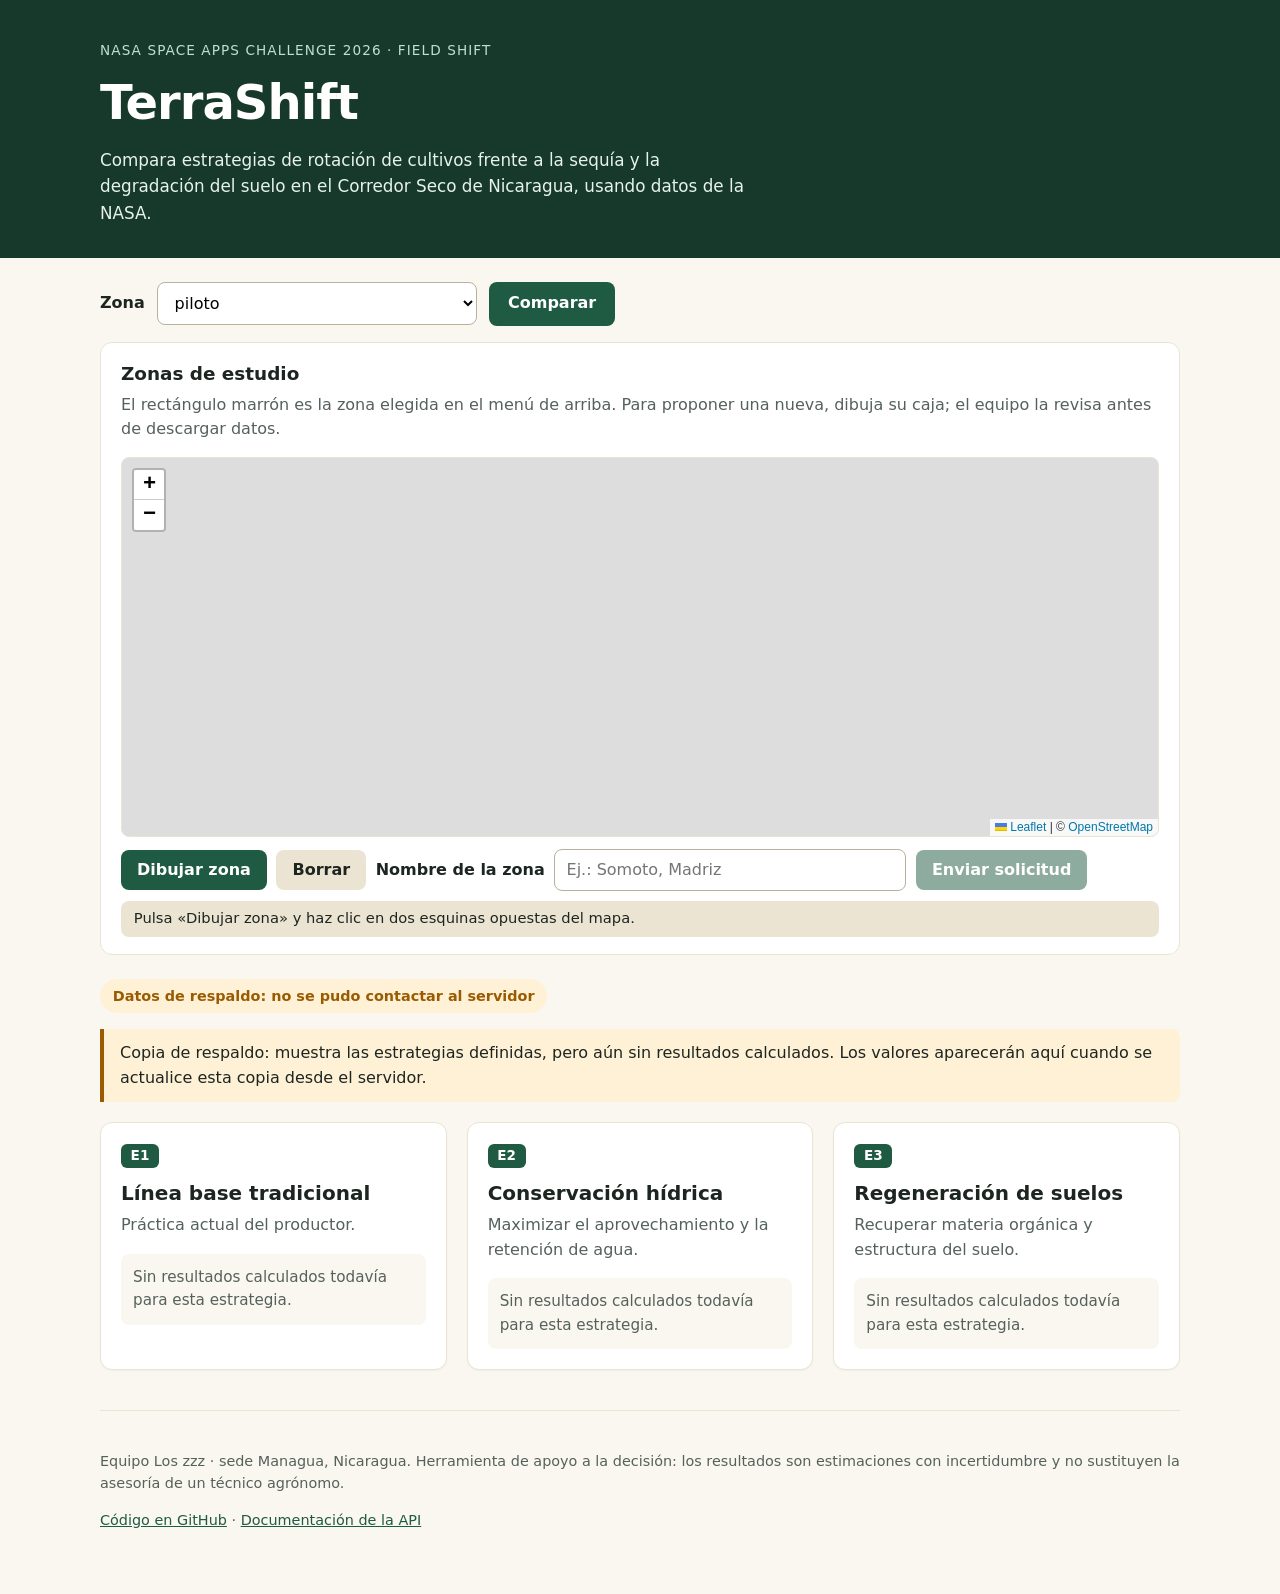
==== frontend/index.html @ 987a417a "Agrega la lectura en lenguaje sencillo de los datos observados de la zona" ====
<!DOCTYPE html>
<html lang="es">
<head>
  <meta charset="utf-8">
  <meta name="viewport" content="width=device-width, initial-scale=1">
  <title>TerraShift · Estrategias de rotación para el Corredor Seco</title>
  <meta name="description" content="Comparación de estrategias de rotación de cultivos frente a la sequía en el Corredor Seco de Nicaragua, con datos de la NASA.">
  <link rel="stylesheet" href="./vendor/leaflet/leaflet.css">
  <link rel="stylesheet" href="./styles.css?v=20261115b">
</head>
<body>
  <header class="hero">
    <div class="wrap">
      <p class="eyebrow">NASA Space Apps Challenge 2026 · Field Shift</p>
      <h1>TerraShift</h1>
      <p class="lead">Compara estrategias de rotación de cultivos frente a la sequía y la degradación del suelo en el Corredor Seco de Nicaragua, usando datos de la NASA.</p>
    </div>
  </header>

  <main class="wrap">
    <form id="zone-form" class="controls">
      <label for="zone">Zona</label>
      <select id="zone" name="zone"></select>
      <button type="submit">Comparar</button>
    </form>

    <section id="zone-picker" class="panel" aria-labelledby="zone-title" hidden>
      <h2 id="zone-title">Zonas de estudio</h2>
      <p class="panel__lead">El rectángulo marrón es la zona elegida en el menú de arriba. Para proponer una nueva, dibuja su caja; el equipo la revisa antes de descargar datos.</p>
      <div id="zone-map" class="zone-map" role="application" aria-label="Mapa de Nicaragua para elegir una zona"></div>
      <div class="zone-form">
        <button type="button" id="zone-draw" aria-pressed="false">Dibujar zona</button>
        <button type="button" id="zone-clear" class="button--ghost">Borrar</button>
        <label for="zone-name">Nombre de la zona</label>
        <input id="zone-name" type="text" maxlength="60" autocomplete="off" placeholder="Ej.: Somoto, Madriz">
        <button type="button" id="zone-send" disabled>Enviar solicitud</button>
      </div>
      <p id="zone-msg" class="zone-msg zone-msg--info" role="status" aria-live="polite"></p>
    </section>

    <p id="status" class="status status--loading" role="status" aria-live="polite">Conectando con el servidor…</p>
    <p id="note" class="note" hidden></p>

    <section id="nasa-panel" class="panel" aria-labelledby="nasa-title" hidden>
      <h2 id="nasa-title">Datos de la NASA en este servidor</h2>
      <p class="panel__lead">Se actualizan solos cada día. Aquí se ve hasta qué fecha llega cada fuente y lo observado en la zona.</p>
      <div class="table-wrap">
        <table id="nasa-sources" class="indicators"></table>
      </div>
      <div id="nasa-charts" class="charts"></div>
      <div id="nasa-reading" class="reading" hidden>
        <h3>Lectura de los datos</h3>
        <ul id="nasa-reading-list"></ul>
        <p class="reading__note">Lectura automática con reglas fijas sobre los valores observados de esta zona. Describe lo que pasó; no es un pronóstico ni sustituye la opinión de un técnico agrónomo.</p>
      </div>
    </section>

    <section id="results" class="grid" aria-label="Estrategias de rotación"></section>
  </main>

  <footer class="wrap footer">
    <p>Equipo Los zzz · sede Managua, Nicaragua. Herramienta de apoyo a la decisión: los resultados son estimaciones con incertidumbre y no sustituyen la asesoría de un técnico agrónomo.</p>
    <p>
      <a id="repo-link" href="#">Código en GitHub</a> ·
      <a id="docs-link" href="#">Documentación de la API</a>
    </p>
  </footer>

  <script src="./config.js?v=20261115b"></script>
  <script src="./api.js?v=20261115b"></script>
  <script src="./charts.js?v=20261115b"></script>
  <script src="./vendor/leaflet/leaflet.js"></script>
  <script src="./zonelogic.js?v=20261115b"></script>
  <script src="./zonepicker.js?v=20261115b"></script>
  <script src="./app.js?v=20261115b"></script>
</body>
</html>
---- frontend/vendor/leaflet/leaflet.css ----
/* required styles */

.leaflet-pane,
.leaflet-tile,
.leaflet-marker-icon,
.leaflet-marker-shadow,
.leaflet-tile-container,
.leaflet-pane > svg,
.leaflet-pane > canvas,
.leaflet-zoom-box,
.leaflet-image-layer,
.leaflet-layer {
	position: absolute;
	left: 0;
	top: 0;
	}
.leaflet-container {
	overflow: hidden;
	}
.leaflet-tile,
.leaflet-marker-icon,
.leaflet-marker-shadow {
	-webkit-user-select: none;
	   -moz-user-select: none;
	        user-select: none;
	  -webkit-user-drag: none;
	}
/* Prevents IE11 from highlighting tiles in blue */
.leaflet-tile::selection {
	background: transparent;
}
/* Safari renders non-retina tile on retina better with this, but Chrome is worse */
.leaflet-safari .leaflet-tile {
	image-rendering: -webkit-optimize-contrast;
	}
/* hack that prevents hw layers "stretching" when loading new tiles */
.leaflet-safari .leaflet-tile-container {
	width: 1600px;
	height: 1600px;
	-webkit-transform-origin: 0 0;
	}
.leaflet-marker-icon,
.leaflet-marker-shadow {
	display: block;
	}
/* .leaflet-container svg: reset svg max-width decleration shipped in Joomla! (joomla.org) 3.x */
/* .leaflet-container img: map is broken in FF if you have max-width: 100% on tiles */
.leaflet-container .leaflet-overlay-pane svg {
	max-width: none !important;
	max-height: none !important;
	}
.leaflet-container .leaflet-marker-pane img,
.leaflet-container .leaflet-shadow-pane img,
.leaflet-container .leaflet-tile-pane img,
.leaflet-container img.leaflet-image-layer,
.leaflet-container .leaflet-tile {
	max-width: none !important;
	max-height: none !important;
	width: auto;
	padding: 0;
	}

.leaflet-container img.leaflet-tile {
	/* See: https://bugs.chromium.org/p/chromium/issues/detail?id=600120 */
	mix-blend-mode: plus-lighter;
}

.leaflet-container.leaflet-touch-zoom {
	-ms-touch-action: pan-x pan-y;
	touch-action: pan-x pan-y;
	}
.leaflet-container.leaflet-touch-drag {
	-ms-touch-action: pinch-zoom;
	/* Fallback for FF which doesn't support pinch-zoom */
	touch-action: none;
	touch-action: pinch-zoom;
}
.leaflet-container.leaflet-touch-drag.leaflet-touch-zoom {
	-ms-touch-action: none;
	touch-action: none;
}
.leaflet-container {
	-webkit-tap-highlight-color: transparent;
}
.leaflet-container a {
	-webkit-tap-highlight-color: rgba(51, 181, 229, 0.4);
}
.leaflet-tile {
	filter: inherit;
	visibility: hidden;
	}
.leaflet-tile-loaded {
	visibility: inherit;
	}
.leaflet-zoom-box {
	width: 0;
	height: 0;
	-moz-box-sizing: border-box;
	     box-sizing: border-box;
	z-index: 800;
	}
/* workaround for https://bugzilla.mozilla.org/show_bug.cgi?id=888319 */
.leaflet-overlay-pane svg {
	-moz-user-select: none;
	}

.leaflet-pane         { z-index: 400; }

.leaflet-tile-pane    { z-index: 200; }
.leaflet-overlay-pane { z-index: 400; }
.leaflet-shadow-pane  { z-index: 500; }
.leaflet-marker-pane  { z-index: 600; }
.leaflet-tooltip-pane   { z-index: 650; }
.leaflet-popup-pane   { z-index: 700; }

.leaflet-map-pane canvas { z-index: 100; }
.leaflet-map-pane svg    { z-index: 200; }

.leaflet-vml-shape {
	width: 1px;
	height: 1px;
	}
.lvml {
	behavior: url(#default#VML);
	display: inline-block;
	position: absolute;
	}


/* control positioning */

.leaflet-control {
	position: relative;
	z-index: 800;
	pointer-events: visiblePainted; /* IE 9-10 doesn't have auto */
	pointer-events: auto;
	}
.leaflet-top,
.leaflet-bottom {
	position: absolute;
	z-index: 1000;
	pointer-events: none;
	}
.leaflet-top {
	top: 0;
	}
.leaflet-right {
	right: 0;
	}
.leaflet-bottom {
	bottom: 0;
	}
.leaflet-left {
	left: 0;
	}
.leaflet-control {
	float: left;
	clear: both;
	}
.leaflet-right .leaflet-control {
	float: right;
	}
.leaflet-top .leaflet-control {
	margin-top: 10px;
	}
.leaflet-bottom .leaflet-control {
	margin-bottom: 10px;
	}
.leaflet-left .leaflet-control {
	margin-left: 10px;
	}
.leaflet-right .leaflet-control {
	margin-right: 10px;
	}


/* zoom and fade animations */

.leaflet-fade-anim .leaflet-popup {
	opacity: 0;
	-webkit-transition: opacity 0.2s linear;
	   -moz-transition: opacity 0.2s linear;
	        transition: opacity 0.2s linear;
	}
.leaflet-fade-anim .leaflet-map-pane .leaflet-popup {
	opacity: 1;
	}
.leaflet-zoom-animated {
	-webkit-transform-origin: 0 0;
	    -ms-transform-origin: 0 0;
	        transform-origin: 0 0;
	}
svg.leaflet-zoom-animated {
	will-change: transform;
}

.leaflet-zoom-anim .leaflet-zoom-animated {
	-webkit-transition: -webkit-transform 0.25s cubic-bezier(0,0,0.25,1);
	   -moz-transition:    -moz-transform 0.25s cubic-bezier(0,0,0.25,1);
	        transition:         transform 0.25s cubic-bezier(0,0,0.25,1);
	}
.leaflet-zoom-anim .leaflet-tile,
.leaflet-pan-anim .leaflet-tile {
	-webkit-transition: none;
	   -moz-transition: none;
	        transition: none;
	}

.leaflet-zoom-anim .leaflet-zoom-hide {
	visibility: hidden;
	}


/* cursors */

.leaflet-interactive {
	cursor: pointer;
	}
.leaflet-grab {
	cursor: -webkit-grab;
	cursor:    -moz-grab;
	cursor:         grab;
	}
.leaflet-crosshair,
.leaflet-crosshair .leaflet-interactive {
	cursor: crosshair;
	}
.leaflet-popup-pane,
.leaflet-control {
	cursor: auto;
	}
.leaflet-dragging .leaflet-grab,
.leaflet-dragging .leaflet-grab .leaflet-interactive,
.leaflet-dragging .leaflet-marker-draggable {
	cursor: move;
	cursor: -webkit-grabbing;
	cursor:    -moz-grabbing;
	cursor:         grabbing;
	}

/* marker & overlays interactivity */
.leaflet-marker-icon,
.leaflet-marker-shadow,
.leaflet-image-layer,
.leaflet-pane > svg path,
.leaflet-tile-container {
	pointer-events: none;
	}

.leaflet-marker-icon.leaflet-interactive,
.leaflet-image-layer.leaflet-interactive,
.leaflet-pane > svg path.leaflet-interactive,
svg.leaflet-image-layer.leaflet-interactive path {
	pointer-events: visiblePainted; /* IE 9-10 doesn't have auto */
	pointer-events: auto;
	}

/* visual tweaks */

.leaflet-container {
	background: #ddd;
	outline-offset: 1px;
	}
.leaflet-container a {
	color: #0078A8;
	}
.leaflet-zoom-box {
	border: 2px dotted #38f;
	background: rgba(255,255,255,0.5);
	}


/* general typography */
.leaflet-container {
	font-family: "Helvetica Neue", Arial, Helvetica, sans-serif;
	font-size: 12px;
	font-size: 0.75rem;
	line-height: 1.5;
	}


/* general toolbar styles */

.leaflet-bar {
	box-shadow: 0 1px 5px rgba(0,0,0,0.65);
	border-radius: 4px;
	}
.leaflet-bar a {
	background-color: #fff;
	border-bottom: 1px solid #ccc;
	width: 26px;
	height: 26px;
	line-height: 26px;
	display: block;
	text-align: center;
	text-decoration: none;
	color: black;
	}
.leaflet-bar a,
.leaflet-control-layers-toggle {
	background-position: 50% 50%;
	background-repeat: no-repeat;
	display: block;
	}
.leaflet-bar a:hover,
.leaflet-bar a:focus {
	background-color: #f4f4f4;
	}
.leaflet-bar a:first-child {
	border-top-left-radius: 4px;
	border-top-right-radius: 4px;
	}
.leaflet-bar a:last-child {
	border-bottom-left-radius: 4px;
	border-bottom-right-radius: 4px;
	border-bottom: none;
	}
.leaflet-bar a.leaflet-disabled {
	cursor: default;
	background-color: #f4f4f4;
	color: #bbb;
	}

.leaflet-touch .leaflet-bar a {
	width: 30px;
	height: 30px;
	line-height: 30px;
	}
.leaflet-touch .leaflet-bar a:first-child {
	border-top-left-radius: 2px;
	border-top-right-radius: 2px;
	}
.leaflet-touch .leaflet-bar a:last-child {
	border-bottom-left-radius: 2px;
	border-bottom-right-radius: 2px;
	}

/* zoom control */

.leaflet-control-zoom-in,
.leaflet-control-zoom-out {
	font: bold 18px 'Lucida Console', Monaco, monospace;
	text-indent: 1px;
	}

.leaflet-touch .leaflet-control-zoom-in, .leaflet-touch .leaflet-control-zoom-out  {
	font-size: 22px;
	}


/* layers control */

.leaflet-control-layers {
	box-shadow: 0 1px 5px rgba(0,0,0,0.4);
	background: #fff;
	border-radius: 5px;
	}
.leaflet-control-layers-toggle {
	background-image: url(images/layers.png);
	width: 36px;
	height: 36px;
	}
.leaflet-retina .leaflet-control-layers-toggle {
	background-image: url(images/layers-2x.png);
	background-size: 26px 26px;
	}
.leaflet-touch .leaflet-control-layers-toggle {
	width: 44px;
	height: 44px;
	}
.leaflet-control-layers .leaflet-control-layers-list,
.leaflet-control-layers-expanded .leaflet-control-layers-toggle {
	display: none;
	}
.leaflet-control-layers-expanded .leaflet-control-layers-list {
	display: block;
	position: relative;
	}
.leaflet-control-layers-expanded {
	padding: 6px 10px 6px 6px;
	color: #333;
	background: #fff;
	}
.leaflet-control-layers-scrollbar {
	overflow-y: scroll;
	overflow-x: hidden;
	padding-right: 5px;
	}
.leaflet-control-layers-selector {
	margin-top: 2px;
	position: relative;
	top: 1px;
	}
.leaflet-control-layers label {
	display: block;
	font-size: 13px;
	font-size: 1.08333em;
	}
.leaflet-control-layers-separator {
	height: 0;
	border-top: 1px solid #ddd;
	margin: 5px -10px 5px -6px;
	}

/* Default icon URLs */
.leaflet-default-icon-path { /* used only in path-guessing heuristic, see L.Icon.Default */
	background-image: url(images/marker-icon.png);
	}


/* attribution and scale controls */

.leaflet-container .leaflet-control-attribution {
	background: #fff;
	background: rgba(255, 255, 255, 0.8);
	margin: 0;
	}
.leaflet-control-attribution,
.leaflet-control-scale-line {
	padding: 0 5px;
	color: #333;
	line-height: 1.4;
	}
.leaflet-control-attribution a {
	text-decoration: none;
	}
.leaflet-control-attribution a:hover,
.leaflet-control-attribution a:focus {
	text-decoration: underline;
	}
.leaflet-attribution-flag {
	display: inline !important;
	vertical-align: baseline !important;
	width: 1em;
	height: 0.6669em;
	}
.leaflet-left .leaflet-control-scale {
	margin-left: 5px;
	}
.leaflet-bottom .leaflet-control-scale {
	margin-bottom: 5px;
	}
.leaflet-control-scale-line {
	border: 2px solid #777;
	border-top: none;
	line-height: 1.1;
	padding: 2px 5px 1px;
	white-space: nowrap;
	-moz-box-sizing: border-box;
	     box-sizing: border-box;
	background: rgba(255, 255, 255, 0.8);
	text-shadow: 1px 1px #fff;
	}
.leaflet-control-scale-line:not(:first-child) {
	border-top: 2px solid #777;
	border-bottom: none;
	margin-top: -2px;
	}
.leaflet-control-scale-line:not(:first-child):not(:last-child) {
	border-bottom: 2px solid #777;
	}

.leaflet-touch .leaflet-control-attribution,
.leaflet-touch .leaflet-control-layers,
.leaflet-touch .leaflet-bar {
	box-shadow: none;
	}
.leaflet-touch .leaflet-control-layers,
.leaflet-touch .leaflet-bar {
	border: 2px solid rgba(0,0,0,0.2);
	background-clip: padding-box;
	}


/* popup */

.leaflet-popup {
	position: absolute;
	text-align: center;
	margin-bottom: 20px;
	}
.leaflet-popup-content-wrapper {
	padding: 1px;
	text-align: left;
	border-radius: 12px;
	}
.leaflet-popup-content {
	margin: 13px 24px 13px 20px;
	line-height: 1.3;
	font-size: 13px;
	font-size: 1.08333em;
	min-height: 1px;
	}
.leaflet-popup-content p {
	margin: 17px 0;
	margin: 1.3em 0;
	}
.leaflet-popup-tip-container {
	width: 40px;
	height: 20px;
	position: absolute;
	left: 50%;
	margin-top: -1px;
	margin-left: -20px;
	overflow: hidden;
	pointer-events: none;
	}
.leaflet-popup-tip {
	width: 17px;
	height: 17px;
	padding: 1px;

	margin: -10px auto 0;
	pointer-events: auto;

	-webkit-transform: rotate(45deg);
	   -moz-transform: rotate(45deg);
	    -ms-transform: rotate(45deg);
	        transform: rotate(45deg);
	}
.leaflet-popup-content-wrapper,
.leaflet-popup-tip {
	background: white;
	color: #333;
	box-shadow: 0 3px 14px rgba(0,0,0,0.4);
	}
.leaflet-container a.leaflet-popup-close-button {
	position: absolute;
	top: 0;
	right: 0;
	border: none;
	text-align: center;
	width: 24px;
	height: 24px;
	font: 16px/24px Tahoma, Verdana, sans-serif;
	color: #757575;
	text-decoration: none;
	background: transparent;
	}
.leaflet-container a.leaflet-popup-close-button:hover,
.leaflet-container a.leaflet-popup-close-button:focus {
	color: #585858;
	}
.leaflet-popup-scrolled {
	overflow: auto;
	}

.leaflet-oldie .leaflet-popup-content-wrapper {
	-ms-zoom: 1;
	}
.leaflet-oldie .leaflet-popup-tip {
	width: 24px;
	margin: 0 auto;

	-ms-filter: "progid:DXImageTransform.Microsoft.Matrix(M11=0.70710678, M12=0.70710678, M21=-0.70710678, M22=0.70710678)";
	filter: progid:DXImageTransform.Microsoft.Matrix(M11=0.70710678, M12=0.70710678, M21=-0.70710678, M22=0.70710678);
	}

.leaflet-oldie .leaflet-control-zoom,
.leaflet-oldie .leaflet-control-layers,
.leaflet-oldie .leaflet-popup-content-wrapper,
.leaflet-oldie .leaflet-popup-tip {
	border: 1px solid #999;
	}


/* div icon */

.leaflet-div-icon {
	background: #fff;
	border: 1px solid #666;
	}


/* Tooltip */
/* Base styles for the element that has a tooltip */
.leaflet-tooltip {
	position: absolute;
	padding: 6px;
	background-color: #fff;
	border: 1px solid #fff;
	border-radius: 3px;
	color: #222;
	white-space: nowrap;
	-webkit-user-select: none;
	-moz-user-select: none;
	-ms-user-select: none;
	user-select: none;
	pointer-events: none;
	box-shadow: 0 1px 3px rgba(0,0,0,0.4);
	}
.leaflet-tooltip.leaflet-interactive {
	cursor: pointer;
	pointer-events: auto;
	}
.leaflet-tooltip-top:before,
.leaflet-tooltip-bottom:before,
.leaflet-tooltip-left:before,
.leaflet-tooltip-right:before {
	position: absolute;
	pointer-events: none;
	border: 6px solid transparent;
	background: transparent;
	content: "";
	}

/* Directions */

.leaflet-tooltip-bottom {
	margin-top: 6px;
}
.leaflet-tooltip-top {
	margin-top: -6px;
}
.leaflet-tooltip-bottom:before,
.leaflet-tooltip-top:before {
	left: 50%;
	margin-left: -6px;
	}
.leaflet-tooltip-top:before {
	bottom: 0;
	margin-bottom: -12px;
	border-top-color: #fff;
	}
.leaflet-tooltip-bottom:before {
	top: 0;
	margin-top: -12px;
	margin-left: -6px;
	border-bottom-color: #fff;
	}
.leaflet-tooltip-left {
	margin-left: -6px;
}
.leaflet-tooltip-right {
	margin-left: 6px;
}
.leaflet-tooltip-left:before,
.leaflet-tooltip-right:before {
	top: 50%;
	margin-top: -6px;
	}
.leaflet-tooltip-left:before {
	right: 0;
	margin-right: -12px;
	border-left-color: #fff;
	}
.leaflet-tooltip-right:before {
	left: 0;
	margin-left: -12px;
	border-right-color: #fff;
	}

/* Printing */

@media print {
	/* Prevent printers from removing background-images of controls. */
	.leaflet-control {
		-webkit-print-color-adjust: exact;
		print-color-adjust: exact;
		}
	}
---- frontend/styles.css ----
:root {
  --green-900: #17392b;
  --green-700: #1f5a43;
  --sand-50: #faf7f0;
  --sand-200: #ece4d2;
  --ink: #1d2521;
  --muted: #55615b;
  --amber: #9a5b00;
  --amber-bg: #fff1d6;
  --live-bg: #dcf1e5;
  --error: #8f1d1d;
  --error-bg: #fbe3e3;
  --radius: 12px;
}

* { box-sizing: border-box; }

body {
  margin: 0;
  font-family: system-ui, -apple-system, "Segoe UI", Roboto, sans-serif;
  color: var(--ink);
  background: var(--sand-50);
  line-height: 1.55;
}

.wrap { width: min(1080px, 100% - 2rem); margin-inline: auto; }

.hero { background: var(--green-900); color: #fff; padding: 2.5rem 0 2rem; }
.hero h1 { margin: 0.25rem 0 0.5rem; font-size: clamp(2rem, 5vw, 3rem); letter-spacing: -0.02em; }
.eyebrow { margin: 0; font-size: 0.85rem; text-transform: uppercase; letter-spacing: 0.08em; color: #bfe0cf; }
.lead { margin: 0; max-width: 62ch; color: #e6f2ec; font-size: 1.05rem; }

.controls { display: flex; flex-wrap: wrap; gap: 0.75rem; align-items: center; margin: 1.5rem 0 1rem; }
.controls label { font-weight: 600; }
.controls input, .controls select {
  flex: 1 1 12rem; max-width: 20rem; padding: 0.6rem 0.8rem;
  border: 1px solid #b9b19c; border-radius: 8px; font: inherit; background: #fff;
}
.controls button {
  padding: 0.6rem 1.2rem; border: 0; border-radius: 8px; font: inherit; font-weight: 600;
  background: var(--green-700); color: #fff; cursor: pointer;
}
.controls button:hover:not(:disabled) { background: var(--green-900); }
.controls button:disabled { opacity: 0.6; cursor: progress; }
.controls :focus-visible, a:focus-visible { outline: 3px solid #e0a43a; outline-offset: 2px; }

.status {
  display: inline-block; margin: 0 0 1rem; padding: 0.35rem 0.8rem;
  border-radius: 999px; font-size: 0.9rem; font-weight: 600; background: var(--sand-200);
}
.status--live { background: var(--live-bg); color: var(--green-900); }
.status--backup { background: var(--amber-bg); color: var(--amber); }
.status--error { background: var(--error-bg); color: var(--error); }

.note {
  margin: 0 0 1.25rem; padding: 0.75rem 1rem; border-left: 4px solid var(--amber);
  background: var(--amber-bg); border-radius: 0 8px 8px 0;
}

.grid { display: grid; gap: 1.25rem; grid-template-columns: repeat(auto-fit, minmax(300px, 1fr)); margin-bottom: 2.5rem; }

.card {
  background: #fff; border: 1px solid var(--sand-200); border-radius: var(--radius);
  padding: 1.25rem; box-shadow: 0 1px 2px rgba(0, 0, 0, 0.04);
}
.card__code {
  display: inline-block; padding: 0.1rem 0.6rem; border-radius: 6px;
  background: var(--green-700); color: #fff; font-weight: 700; font-size: 0.85rem;
}
.card__title { margin: 0.6rem 0 0.25rem; font-size: 1.25rem; }
.card__focus { margin: 0 0 1rem; color: var(--muted); }
.empty { margin: 0; padding: 0.75rem; background: var(--sand-50); border-radius: 8px; color: var(--muted); font-size: 0.95rem; }

.indicators { width: 100%; border-collapse: collapse; font-size: 0.9rem; }
.indicators th, .indicators td { text-align: left; padding: 0.4rem 0.5rem; border-bottom: 1px solid var(--sand-200); }
.indicators th { color: var(--muted); font-weight: 600; }

.footer { padding: 1.5rem 0 3rem; color: var(--muted); font-size: 0.9rem; border-top: 1px solid var(--sand-200); }
.footer a { color: var(--green-700); }

/* --- Panel de datos de la NASA --- */
.panel {
  margin: 0 0 1.5rem; padding: 1.1rem 1.25rem; background: #fff;
  border: 1px solid var(--sand-200); border-radius: var(--radius);
}
.panel h2 { margin: 0 0 0.25rem; font-size: 1.15rem; }
.panel__lead { margin: 0 0 0.9rem; color: var(--muted); }
.table-wrap { overflow-x: auto; }
.badge { display: inline-block; padding: 0.1rem 0.55rem; border-radius: 999px; font-size: 0.82rem; font-weight: 600; white-space: nowrap; }
.badge--ok { background: var(--live-bg); color: var(--green-900); }
.badge--late { background: var(--amber-bg); color: var(--amber); }
.badge--error { background: var(--error-bg); color: var(--error); }
.badge--none { background: var(--sand-200); color: var(--muted); }
.charts { display: grid; gap: 1rem; grid-template-columns: repeat(auto-fit, minmax(260px, 1fr)); margin-top: 1rem; }
.chart { margin: 0; }
.chart figcaption { font-size: 0.9rem; font-weight: 600; margin-bottom: 0.25rem; }
.chart__svg { width: 100%; height: auto; display: block; }
.chart__axis { stroke: #b9b19c; stroke-width: 1; }
.chart__tick { font-size: 9px; fill: var(--muted); }
.chart__bar { fill: var(--green-700); }
.chart__line { fill: none; stroke: var(--green-700); stroke-width: 2; }
.chart__dot { fill: var(--green-900); }

/* --- Mapa de zonas --- */
.zone-map { height: 380px; border-radius: 8px; border: 1px solid var(--sand-200); z-index: 0; }
.zone-form { display: flex; flex-wrap: wrap; gap: 0.6rem; align-items: center; margin-top: 0.75rem; }
.zone-form label { font-weight: 600; }
.zone-form input {
  flex: 1 1 14rem; max-width: 22rem; padding: 0.5rem 0.7rem;
  border: 1px solid #b9b19c; border-radius: 8px; font: inherit; background: #fff;
}
.zone-form button, .admin button {
  padding: 0.5rem 1rem; border: 0; border-radius: 8px; font: inherit; font-weight: 600;
  background: var(--green-700); color: #fff; cursor: pointer;
}
.zone-form button:hover:not(:disabled), .admin button:hover:not(:disabled) { background: var(--green-900); }
.zone-form button:disabled, .admin button:disabled { opacity: 0.5; cursor: not-allowed; }
.zone-form .button--ghost, .admin .button--ghost { background: var(--sand-200); color: var(--ink); }
.zone-form .button--ghost:hover:not(:disabled), .admin .button--ghost:hover:not(:disabled) { background: #ddd3bb; }
.zone-form :focus-visible, .admin :focus-visible { outline: 3px solid #e0a43a; outline-offset: 2px; }
.zone-msg { margin: 0.6rem 0 0; padding: 0.4rem 0.8rem; border-radius: 8px; font-size: 0.92rem; }
.zone-msg--info { background: var(--sand-200); }
.zone-msg--ok { background: var(--live-bg); color: var(--green-900); }
.zone-msg--error { background: var(--error-bg); color: var(--error); }

/* --- Página de administración --- */
.admin { margin: 1.5rem auto 3rem; }
.admin__row { display: flex; flex-wrap: wrap; gap: 0.6rem; align-items: center; margin: 0.75rem 0; }
.admin__row input { flex: 1 1 16rem; max-width: 26rem; padding: 0.5rem 0.7rem; border: 1px solid #b9b19c; border-radius: 8px; font: inherit; }
.admin__item { display: flex; flex-wrap: wrap; gap: 0.75rem; align-items: center; justify-content: space-between; padding: 0.8rem 1rem; margin: 0.6rem 0; background: #fff; border: 1px solid var(--sand-200); border-radius: var(--radius); }
.admin__item h3 { margin: 0; font-size: 1rem; }
.admin__item p { margin: 0.15rem 0 0; color: var(--muted); font-size: 0.88rem; }
.admin__actions { display: flex; gap: 0.5rem; }

.reading { margin-top: 1.25rem; padding: 1rem 1.1rem; background: #f4f1e6; border-left: 4px solid var(--green-700); border-radius: 8px; }
.reading h3 { margin: 0 0 0.5rem; font-size: 1.05rem; }
.reading ul { margin: 0; padding-left: 1.2rem; }
.reading li { margin: 0.45rem 0; line-height: 1.5; }
.reading__note { margin: 0.75rem 0 0; font-size: 0.85rem; color: #5a5648; }
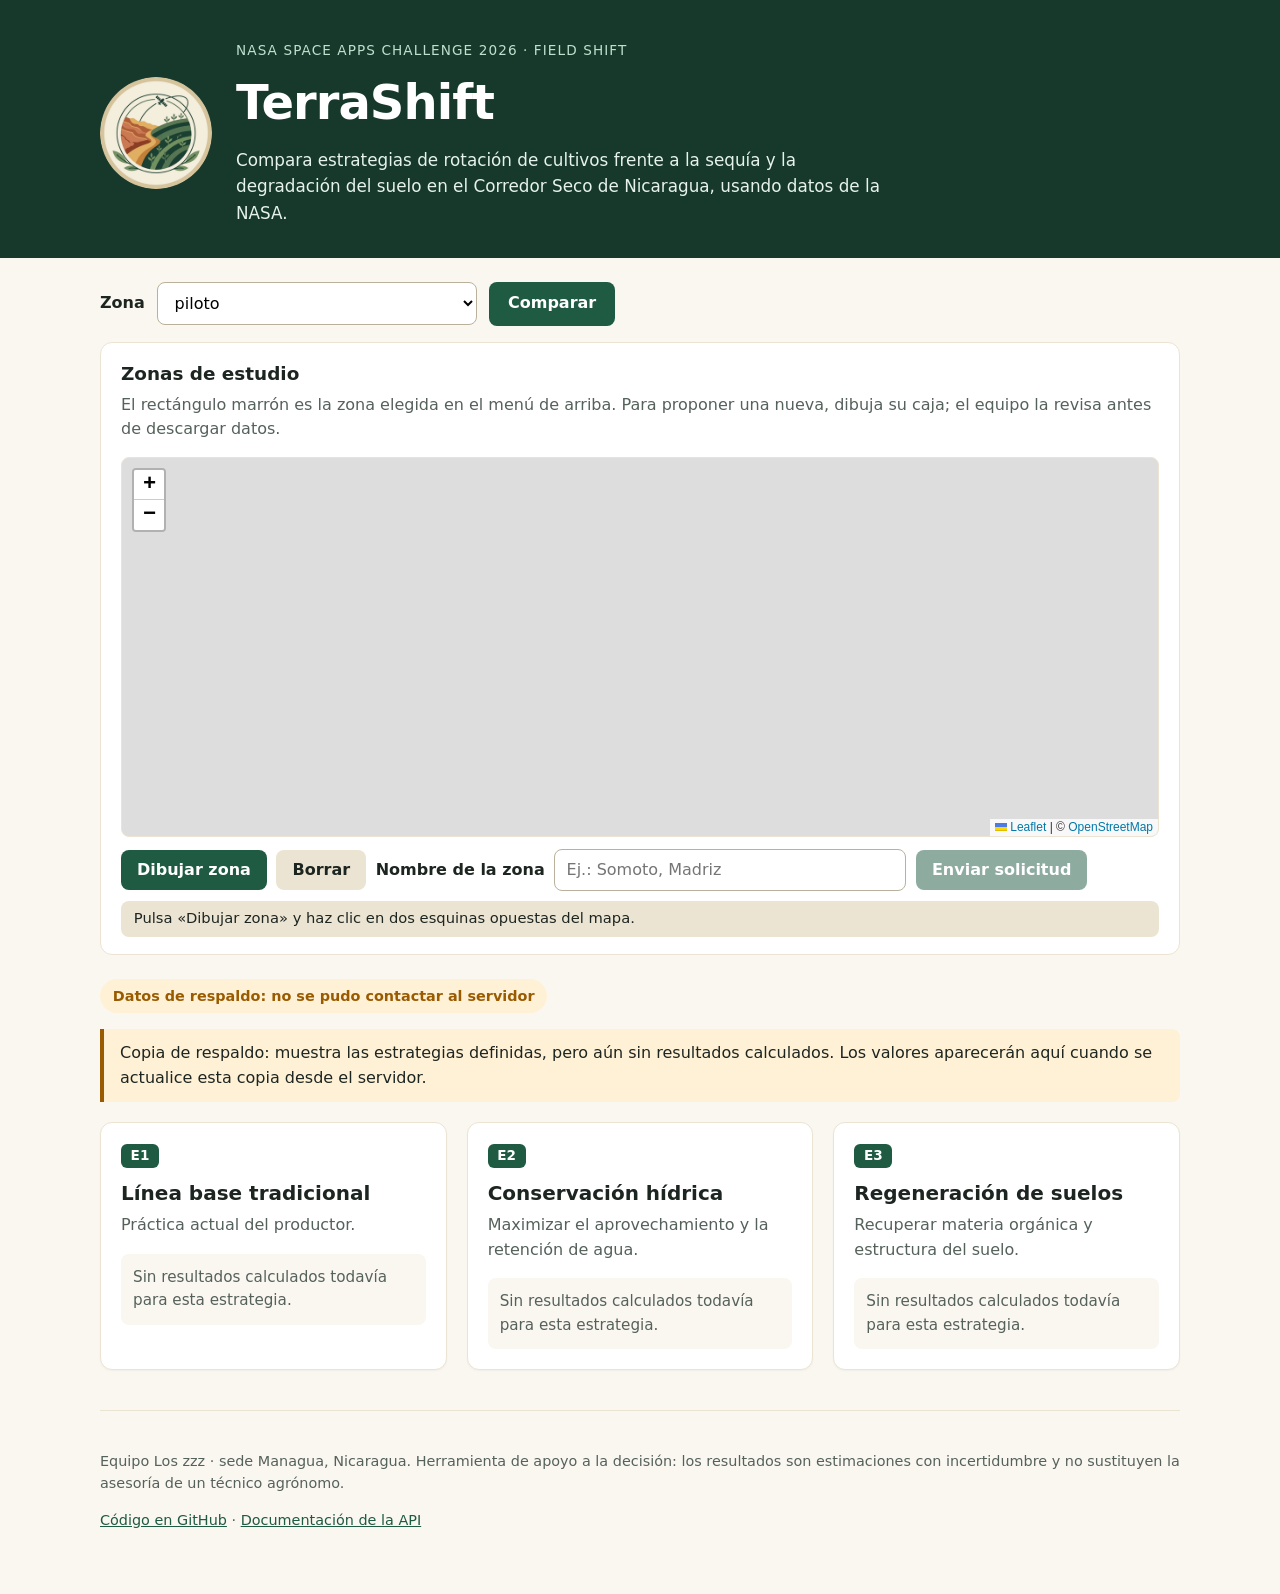
==== commit dacf4e20: "Agrega el logo de TerraShift al encabezado y como favicon" ====
--- a/frontend/index.html
+++ b/frontend/index.html
@@ -5,15 +5,22 @@
   <meta name="viewport" content="width=device-width, initial-scale=1">
   <title>TerraShift · Estrategias de rotación para el Corredor Seco</title>
   <meta name="description" content="Comparación de estrategias de rotación de cultivos frente a la sequía en el Corredor Seco de Nicaragua, con datos de la NASA.">
+  <link rel="icon" type="image/png" sizes="32x32" href="./img/favicon-32.png">
+  <link rel="icon" type="image/png" sizes="48x48" href="./img/favicon-48.png">
+  <link rel="apple-touch-icon" href="./img/apple-touch-icon.png">
+  <meta property="og:image" content="./img/icon-512.png">
   <link rel="stylesheet" href="./vendor/leaflet/leaflet.css">
-  <link rel="stylesheet" href="./styles.css?v=20261115b">
+  <link rel="stylesheet" href="./styles.css?v=20261115e">
 </head>
 <body>
   <header class="hero">
-    <div class="wrap">
-      <p class="eyebrow">NASA Space Apps Challenge 2026 · Field Shift</p>
-      <h1>TerraShift</h1>
-      <p class="lead">Compara estrategias de rotación de cultivos frente a la sequía y la degradación del suelo en el Corredor Seco de Nicaragua, usando datos de la NASA.</p>
+    <div class="wrap hero__row">
+      <img class="hero__logo" src="./img/terrashift-logo.png" width="112" height="112" alt="Logo de TerraShift: un campo seco que se vuelve cultivo, observado por un satélite">
+      <div class="hero__text">
+        <p class="eyebrow">NASA Space Apps Challenge 2026 · Field Shift</p>
+        <h1>TerraShift</h1>
+        <p class="lead">Compara estrategias de rotación de cultivos frente a la sequía y la degradación del suelo en el Corredor Seco de Nicaragua, usando datos de la NASA.</p>
+      </div>
     </div>
   </header>
 
@@ -41,6 +48,12 @@
     <p id="status" class="status status--loading" role="status" aria-live="polite">Conectando con el servidor…</p>
     <p id="note" class="note" hidden></p>
 
+    <section id="summary" class="summary" aria-labelledby="summary-title" hidden>
+      <h2 id="summary-title">En resumen</h2>
+      <div id="summary-lines"></div>
+      <p class="reading__note">Resumen automático con reglas fijas sobre los datos de esta zona; el detalle está más abajo. No sustituye la asesoría de un técnico agrónomo.</p>
+    </section>
+
     <section id="nasa-panel" class="panel" aria-labelledby="nasa-title" hidden>
       <h2 id="nasa-title">Datos de la NASA en este servidor</h2>
       <p class="panel__lead">Se actualizan solos cada día. Aquí se ve hasta qué fecha llega cada fuente y lo observado en la zona.</p>
@@ -55,6 +68,20 @@
       </div>
     </section>
 
+    <section id="comparison" class="panel" aria-labelledby="comparison-title" hidden>
+      <h2 id="comparison-title">Comparación de las tres estrategias</h2>
+      <p class="panel__lead">Mismo clima observado por la NASA para las tres; cambia solo el manejo. En negrita, la mejor de las tres en cada fila.</p>
+      <div class="table-wrap"><table id="comparison-table" class="indicators"></table></div>
+      <p id="comparison-note" class="reading__note"></p>
+    </section>
+
+    <section id="interpretation" class="panel" aria-labelledby="interpretation-title" hidden>
+      <h2 id="interpretation-title">Qué significan estos resultados</h2>
+      <p class="panel__lead">Explicación en lenguaje sencillo de los datos de la NASA y de la comparación de las tres estrategias.</p>
+      <div id="interpretation-body"></div>
+      <p class="reading__note">Interpretación automática con reglas fijas (archivo <code>interpretacion.json</code>) aplicadas a los resultados de esta zona; no usa inteligencia artificial ni inventa datos. Es una estimación general y no sustituye la asesoría de un técnico agrónomo.</p>
+    </section>
+
     <section id="results" class="grid" aria-label="Estrategias de rotación"></section>
   </main>
 
@@ -66,12 +93,14 @@
     </p>
   </footer>
 
-  <script src="./config.js?v=20261115b"></script>
-  <script src="./api.js?v=20261115b"></script>
-  <script src="./charts.js?v=20261115b"></script>
+  <script src="./config.js?v=20261115d"></script>
+  <script src="./api.js?v=20261115d"></script>
+  <script src="./charts.js?v=20261115d"></script>
   <script src="./vendor/leaflet/leaflet.js"></script>
-  <script src="./zonelogic.js?v=20261115b"></script>
-  <script src="./zonepicker.js?v=20261115b"></script>
-  <script src="./app.js?v=20261115b"></script>
+  <script src="./zonelogic.js?v=20261115d"></script>
+  <script src="./zonepicker.js?v=20261115d"></script>
+  <script src="./reading.js?v=20261115d"></script>
+  <script src="./interpretacion.js?v=20261115d"></script>
+  <script src="./app.js?v=20261115d"></script>
 </body>
 </html>
--- a/frontend/styles.css
+++ b/frontend/styles.css
@@ -27,6 +27,9 @@
 
 .hero { background: var(--green-900); color: #fff; padding: 2.5rem 0 2rem; }
 .hero h1 { margin: 0.25rem 0 0.5rem; font-size: clamp(2rem, 5vw, 3rem); letter-spacing: -0.02em; }
+.hero__row { display: flex; align-items: center; gap: 1.5rem; }
+.hero__logo { flex: none; width: 112px; height: 112px; border-radius: 50%; }
+.hero__text { min-width: 0; }
 .eyebrow { margin: 0; font-size: 0.85rem; text-transform: uppercase; letter-spacing: 0.08em; color: #bfe0cf; }
 .lead { margin: 0; max-width: 62ch; color: #e6f2ec; font-size: 1.05rem; }
 
@@ -137,3 +140,47 @@
 .reading ul { margin: 0; padding-left: 1.2rem; }
 .reading li { margin: 0.45rem 0; line-height: 1.5; }
 .reading__note { margin: 0.75rem 0 0; font-size: 0.85rem; color: #5a5648; }
+
+.indicators td.best { font-weight: 700; color: var(--green-900); background: #e9f3ec; }
+
+.interpretation__title { margin: 1.1rem 0 0.35rem; font-size: 1.02rem; color: var(--green-900); }
+.interpretation__list { margin: 0; padding-left: 1.2rem; }
+.interpretation__list li { margin: 0.5rem 0; line-height: 1.55; }
+.interpretation__why { display: block; margin-top: 0.15rem; font-size: 0.8rem; color: #6a6657; }
+
+/* Tablas en pantallas angostas: cada fila pasa a ser una tarjeta con "título: valor". */
+@media (max-width: 720px) {
+  .table-wrap { overflow-x: visible; }
+  .indicators, .indicators tbody, .indicators tr, .indicators td { display: block; width: 100%; }
+  .indicators thead { position: absolute; left: -9999px; top: auto; width: 1px; height: 1px; overflow: hidden; }
+  .indicators tr { margin: 0 0 0.75rem; padding: 0.2rem 0.6rem; background: #fff; border: 1px solid var(--sand-200); border-radius: 8px; }
+  .indicators td { display: flex; justify-content: space-between; align-items: baseline; gap: 1rem; padding: 0.4rem 0; border-bottom: 1px dashed var(--sand-200); text-align: right; overflow-wrap: anywhere; }
+  .indicators td:last-child { border-bottom: 0; }
+  .indicators td::before { content: attr(data-label); flex: 0 0 38%; text-align: left; font-weight: 600; color: var(--muted); }
+  .indicators td.best { background: #e9f3ec; padding-inline: 0.4rem; margin-inline: -0.4rem; width: calc(100% + 0.8rem); }
+}
+
+/* Tabla comparativa agrupada y tarjetas por estrategia */
+.indicators tr.group th { padding-top: 0.9rem; font-size: 0.95rem; color: var(--green-900); background: #f4f1e6; border-bottom: 1px solid var(--sand-200); }
+.indicators td:first-child { width: 34%; }
+.card { min-width: 0; }
+.card__groups { margin-top: 0.5rem; }
+.card__group { margin: 0.9rem 0 0.25rem; font-size: 0.95rem; color: var(--green-900); }
+.card__metrics { list-style: none; margin: 0; padding: 0; }
+.card__metrics li { display: flex; flex-wrap: wrap; justify-content: space-between; gap: 0.15rem 0.75rem; padding: 0.35rem 0; border-bottom: 1px dashed var(--sand-200); font-size: 0.9rem; }
+.card__metric-name { color: var(--muted); }
+.card__metric-value { margin-left: auto; text-align: right; font-weight: 600; overflow-wrap: anywhere; }
+@media (max-width: 720px) {
+  .indicators tr.group { padding: 0; margin: 0.75rem 0 0.25rem; background: transparent; border: 0; }
+  .indicators tr.group th { display: block; width: 100%; padding: 0.4rem 0.6rem; border-radius: 6px; }
+  .indicators td:first-child { width: 100%; }
+}
+
+.summary { margin: 1rem 0; padding: 1rem 1.2rem; background: #e9f3ec; border-left: 5px solid var(--green-700); border-radius: 10px; }
+.summary h2 { margin: 0 0 0.4rem; font-size: 1.05rem; color: var(--green-900); }
+.summary__line { margin: 0.35rem 0; font-size: 1.02rem; line-height: 1.5; }
+
+@media (max-width: 720px) {
+  .hero__row { flex-direction: column; align-items: flex-start; gap: 1rem; }
+  .hero__logo { width: 88px; height: 88px; }
+}
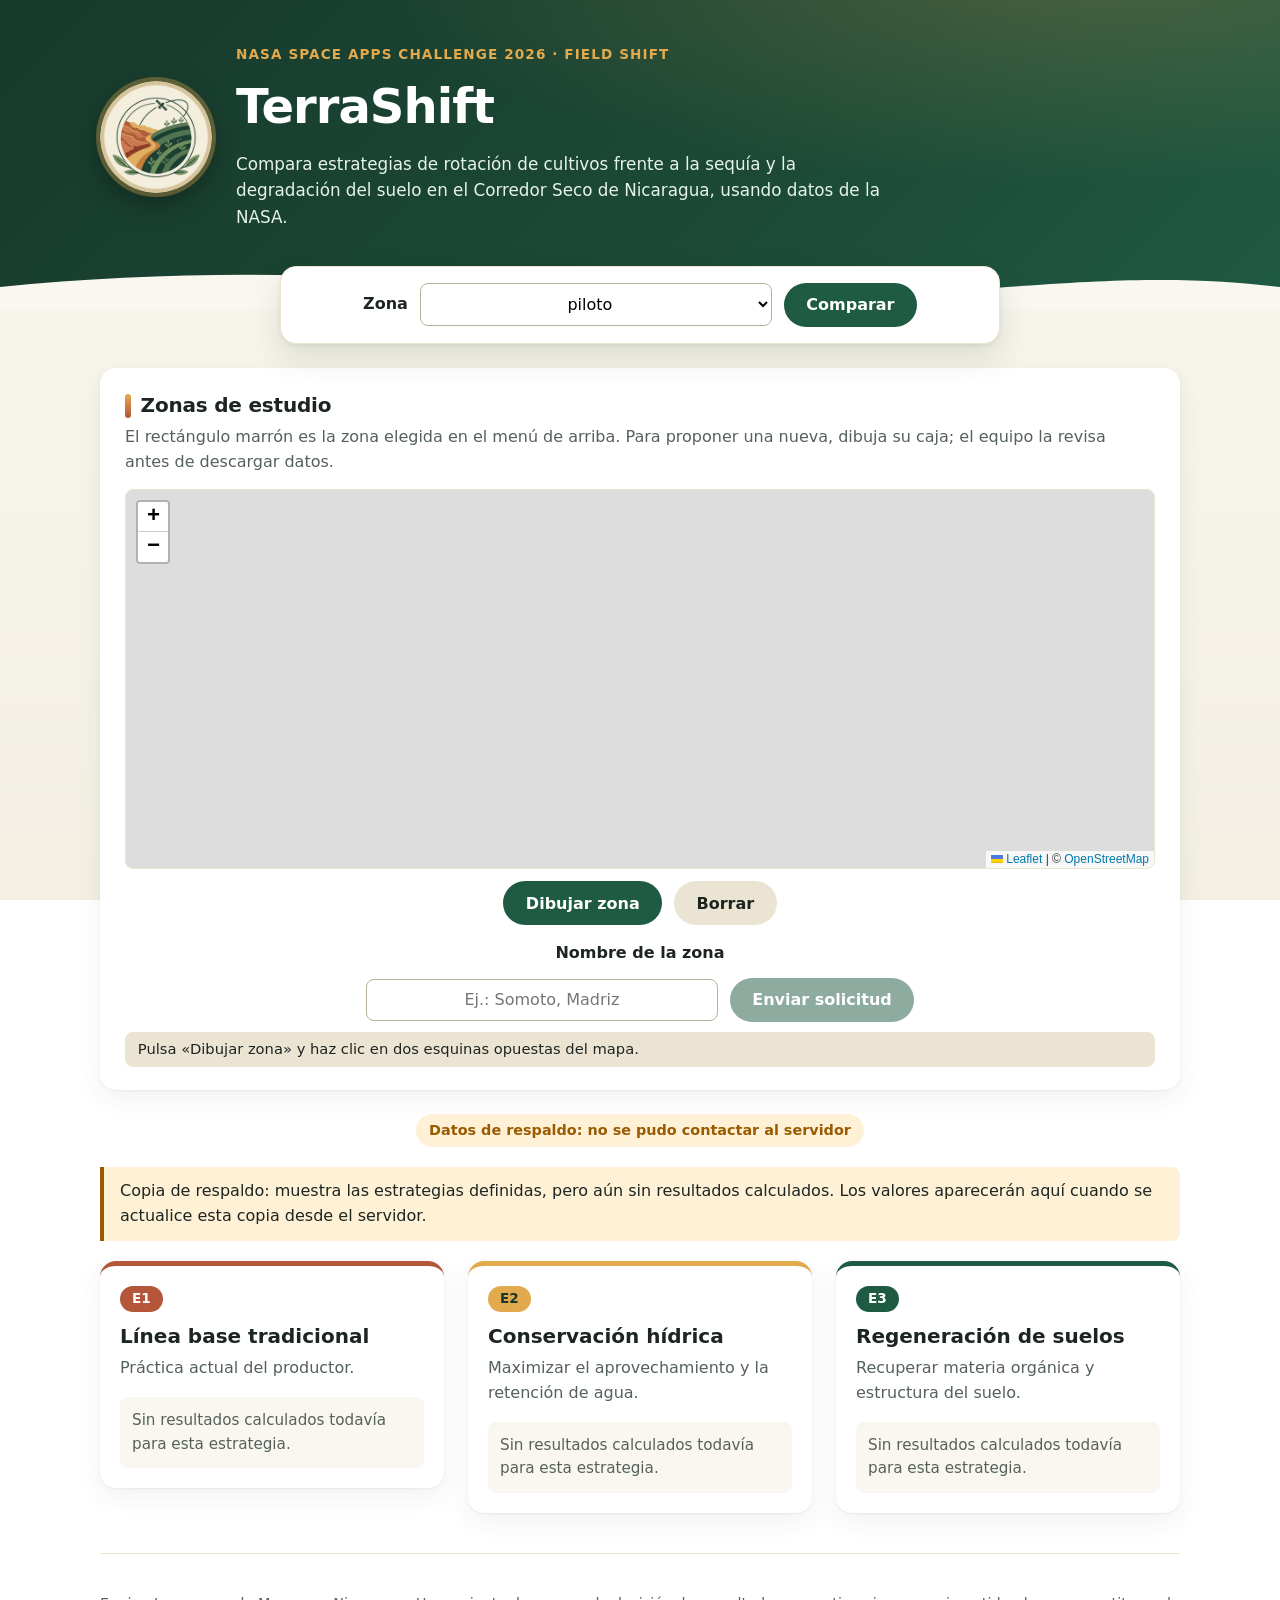
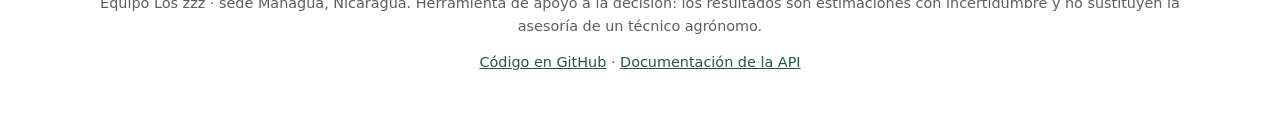
==== commit ac7987c2: "Mejora la estetica de la pagina: colores del logo, formulario centrado, desplegables y animaciones d" ====
--- a/frontend/index.html
+++ b/frontend/index.html
@@ -10,7 +10,7 @@
   <link rel="apple-touch-icon" href="./img/apple-touch-icon.png">
   <meta property="og:image" content="./img/icon-512.png">
   <link rel="stylesheet" href="./vendor/leaflet/leaflet.css">
-  <link rel="stylesheet" href="./styles.css?v=20261115e">
+  <link rel="stylesheet" href="./styles.css?v=20261115f">
 </head>
 <body>
   <header class="hero">
@@ -101,6 +101,7 @@
   <script src="./zonepicker.js?v=20261115d"></script>
   <script src="./reading.js?v=20261115d"></script>
   <script src="./interpretacion.js?v=20261115d"></script>
-  <script src="./app.js?v=20261115d"></script>
+  <script src="./app.js?v=20261115f"></script>
+  <script src="./motion.js?v=20261115f"></script>
 </body>
 </html>
--- a/frontend/styles.css
+++ b/frontend/styles.css
@@ -184,3 +184,124 @@
   .hero__row { flex-direction: column; align-items: flex-start; gap: 1rem; }
   .hero__logo { width: 88px; height: 88px; }
 }
+
+/* ===== Estética: colores del logo, orden, desplegables y animaciones ===== */
+:root {
+  --terra: #b4563a;
+  --ocre: #e2a94d;
+  --cream: #f4eedd;
+  --shadow: 0 1px 2px rgba(23, 57, 43, 0.06), 0 8px 24px rgba(23, 57, 43, 0.07);
+  --shadow-up: 0 2px 4px rgba(23, 57, 43, 0.08), 0 14px 32px rgba(23, 57, 43, 0.12);
+}
+html { scroll-behavior: smooth; }
+body { background: linear-gradient(180deg, var(--sand-50) 0%, #f3efe3 100%) fixed; }
+
+/* Encabezado con degradado y borde ondulado */
+.hero {
+  position: relative; overflow: hidden; padding: 2.75rem 0 5rem;
+  background: radial-gradient(1200px 360px at 85% -10%, rgba(226, 169, 77, 0.22), transparent 60%),
+              linear-gradient(135deg, var(--green-900) 0%, #1c4a37 60%, var(--green-700) 100%);
+}
+.hero::after {
+  content: ""; position: absolute; left: 0; right: 0; bottom: -1px; height: 44px;
+  background: var(--sand-50);
+  -webkit-mask: url("data:image/svg+xml,%3Csvg xmlns='http://www.w3.org/2000/svg' viewBox='0 0 1200 44' preserveAspectRatio='none'%3E%3Cpath d='M0 44V20C150 4 300 4 450 18s300 20 450 6 220-14 300-4v24z'/%3E%3C/svg%3E") center / 100% 100% no-repeat;
+          mask: url("data:image/svg+xml,%3Csvg xmlns='http://www.w3.org/2000/svg' viewBox='0 0 1200 44' preserveAspectRatio='none'%3E%3Cpath d='M0 44V20C150 4 300 4 450 18s300 20 450 6 220-14 300-4v24z'/%3E%3C/svg%3E") center / 100% 100% no-repeat;
+}
+.hero__logo { box-shadow: 0 0 0 4px rgba(226, 169, 77, 0.35), 0 10px 28px rgba(0, 0, 0, 0.35); }
+.eyebrow { color: var(--ocre); font-weight: 600; }
+
+/* Formulario centrado y montado sobre el encabezado */
+.controls {
+  position: relative; z-index: 2; justify-content: center; text-align: center;
+  margin: -2.75rem auto 1.5rem; padding: 1rem 1.25rem; max-width: 720px;
+  background: #fff; border: 1px solid var(--sand-200); border-radius: 16px; box-shadow: var(--shadow-up);
+}
+.controls select { flex: 1 1 14rem; max-width: 22rem; text-align: center; text-align-last: center; }
+
+/* Botones: mismo estilo, texto centrado, buena zona táctil */
+.controls button, .zone-form button, .admin button {
+  display: inline-flex; align-items: center; justify-content: center; text-align: center;
+  min-height: 44px; padding: 0.6rem 1.4rem; border-radius: 999px; line-height: 1.2;
+  transition: transform 0.18s ease, box-shadow 0.18s ease, background-color 0.18s ease;
+}
+.controls button:hover:not(:disabled), .zone-form button:hover:not(:disabled), .admin button:hover:not(:disabled) {
+  transform: translateY(-2px); box-shadow: 0 6px 16px rgba(23, 57, 43, 0.25);
+}
+.controls button:active:not(:disabled), .zone-form button:active:not(:disabled), .admin button:active:not(:disabled) { transform: translateY(0) scale(0.98); box-shadow: none; }
+.zone-form { justify-content: center; gap: 0.75rem; }
+.zone-form label { flex: 1 1 100%; text-align: center; margin-top: 0.25rem; }
+.zone-form input { text-align: center; }
+.status { display: block; width: fit-content; margin: 0 auto 1.25rem; }
+
+/* Paneles y tarjetas */
+.panel, .summary {
+  border-radius: 16px; box-shadow: var(--shadow); border-color: transparent;
+  padding: 1.35rem 1.5rem;
+}
+.panel h2, .summary h2 { display: flex; align-items: center; gap: 0.6rem; font-size: 1.25rem; letter-spacing: -0.01em; }
+.panel h2::before, .summary h2::before { content: ""; flex: none; width: 6px; height: 1.2em; border-radius: 3px; background: linear-gradient(180deg, var(--ocre), var(--terra)); }
+.summary { background: linear-gradient(135deg, #e9f3ec, #f5f1e2); border-left: 0; }
+.card { --accent: var(--green-700); border: 0; border-top: 5px solid var(--accent); border-radius: 16px; box-shadow: var(--shadow); transition: transform 0.25s ease, box-shadow 0.25s ease; }
+.card:hover { transform: translateY(-4px); box-shadow: var(--shadow-up); }
+.card[data-code="E1"] { --accent: var(--terra); }
+.card[data-code="E2"] { --accent: var(--ocre); }
+.card[data-code="E3"] { --accent: var(--green-700); }
+.card__code { background: var(--accent); color: #fff; padding: 0.15rem 0.75rem; border-radius: 999px; }
+.card[data-code="E2"] .card__code { color: var(--green-900); }
+.grid { gap: 1.5rem; align-items: start; }
+
+/* Desplegable: botón centrado con flecha animada */
+.card__details { margin-top: 0.5rem; text-align: center; }
+.card__details summary {
+  display: flex; align-items: center; justify-content: center; gap: 0.5rem; list-style: none; cursor: pointer;
+  min-height: 44px; padding: 0.55rem 1.2rem; border-radius: 999px; font-weight: 600; text-align: center;
+  background: var(--cream); color: var(--green-900); border: 1px solid var(--sand-200);
+  transition: background-color 0.18s ease, transform 0.18s ease;
+}
+.card__details summary::-webkit-details-marker { display: none; }
+.card__details summary::after { content: ""; width: 0.55em; height: 0.55em; border-right: 2px solid currentColor; border-bottom: 2px solid currentColor; transform: rotate(45deg) translateY(-2px); transition: transform 0.25s ease; }
+.card__details summary:hover { background: #ebe2c9; transform: translateY(-1px); }
+.card__details summary:focus-visible { outline: 3px solid #e0a43a; outline-offset: 2px; }
+.card__details[open] summary::after { transform: rotate(-135deg) translateY(-2px); }
+.card__details[open] > :not(summary) { text-align: left; animation: slide-in 0.35s ease both; }
+.card__details[open] > summary { margin-bottom: 0.75rem; }
+
+/* Animaciones al hacer scroll */
+.js .reveal { opacity: 0; transform: translateY(26px); transition: opacity 0.6s ease, transform 0.6s cubic-bezier(0.2, 0.7, 0.2, 1); transition-delay: var(--d, 0ms); }
+.js .reveal.is-visible { opacity: 1; transform: none; }
+@keyframes slide-in { from { opacity: 0; transform: translateY(-8px); } to { opacity: 1; transform: none; } }
+@keyframes rise { from { opacity: 0; transform: translateY(14px); } to { opacity: 1; transform: none; } }
+@keyframes float { 0%, 100% { transform: translateY(0); } 50% { transform: translateY(-6px); } }
+.hero__text > * { animation: rise 0.7s ease both; }
+.hero__text > :nth-child(2) { animation-delay: 0.1s; }
+.hero__text > :nth-child(3) { animation-delay: 0.2s; }
+.hero__logo { animation: rise 0.7s ease both, float 6s ease-in-out 0.8s infinite; }
+
+/* Barra de avance y botón para volver arriba */
+.progress { position: fixed; top: 0; left: 0; height: 4px; width: 100%; z-index: 50; transform-origin: 0 50%; transform: scaleX(0); background: linear-gradient(90deg, var(--ocre), var(--terra)); pointer-events: none; }
+.to-top {
+  position: fixed; right: 1rem; bottom: 1rem; z-index: 40; width: 48px; height: 48px; display: grid; place-items: center;
+  border: 0; border-radius: 50%; background: var(--green-700); color: #fff; font-size: 1.3rem; cursor: pointer; box-shadow: var(--shadow-up);
+  opacity: 0; transform: translateY(12px); pointer-events: none; transition: opacity 0.25s ease, transform 0.25s ease, background-color 0.18s ease;
+}
+.to-top.is-on { opacity: 1; transform: none; pointer-events: auto; }
+.to-top:hover { background: var(--green-900); }
+.to-top:focus-visible { outline: 3px solid #e0a43a; outline-offset: 2px; }
+
+.footer { text-align: center; }
+
+@media (max-width: 720px) {
+  .hero { padding-bottom: 4.25rem; }
+  .controls { margin-top: -2.25rem; flex-direction: column; align-items: stretch; }
+  .controls select { flex: none; max-width: none; width: 100%; }
+  .controls button { flex: none; width: 100%; }
+  .zone-form button { flex: 1 1 100%; }
+  .panel, .summary { padding: 1.1rem 1rem; }
+  .card:hover { transform: none; }
+}
+@media (prefers-reduced-motion: reduce) {
+  html { scroll-behavior: auto; }
+  *, *::before, *::after { animation: none !important; transition: none !important; }
+  .js .reveal { opacity: 1; transform: none; }
+}
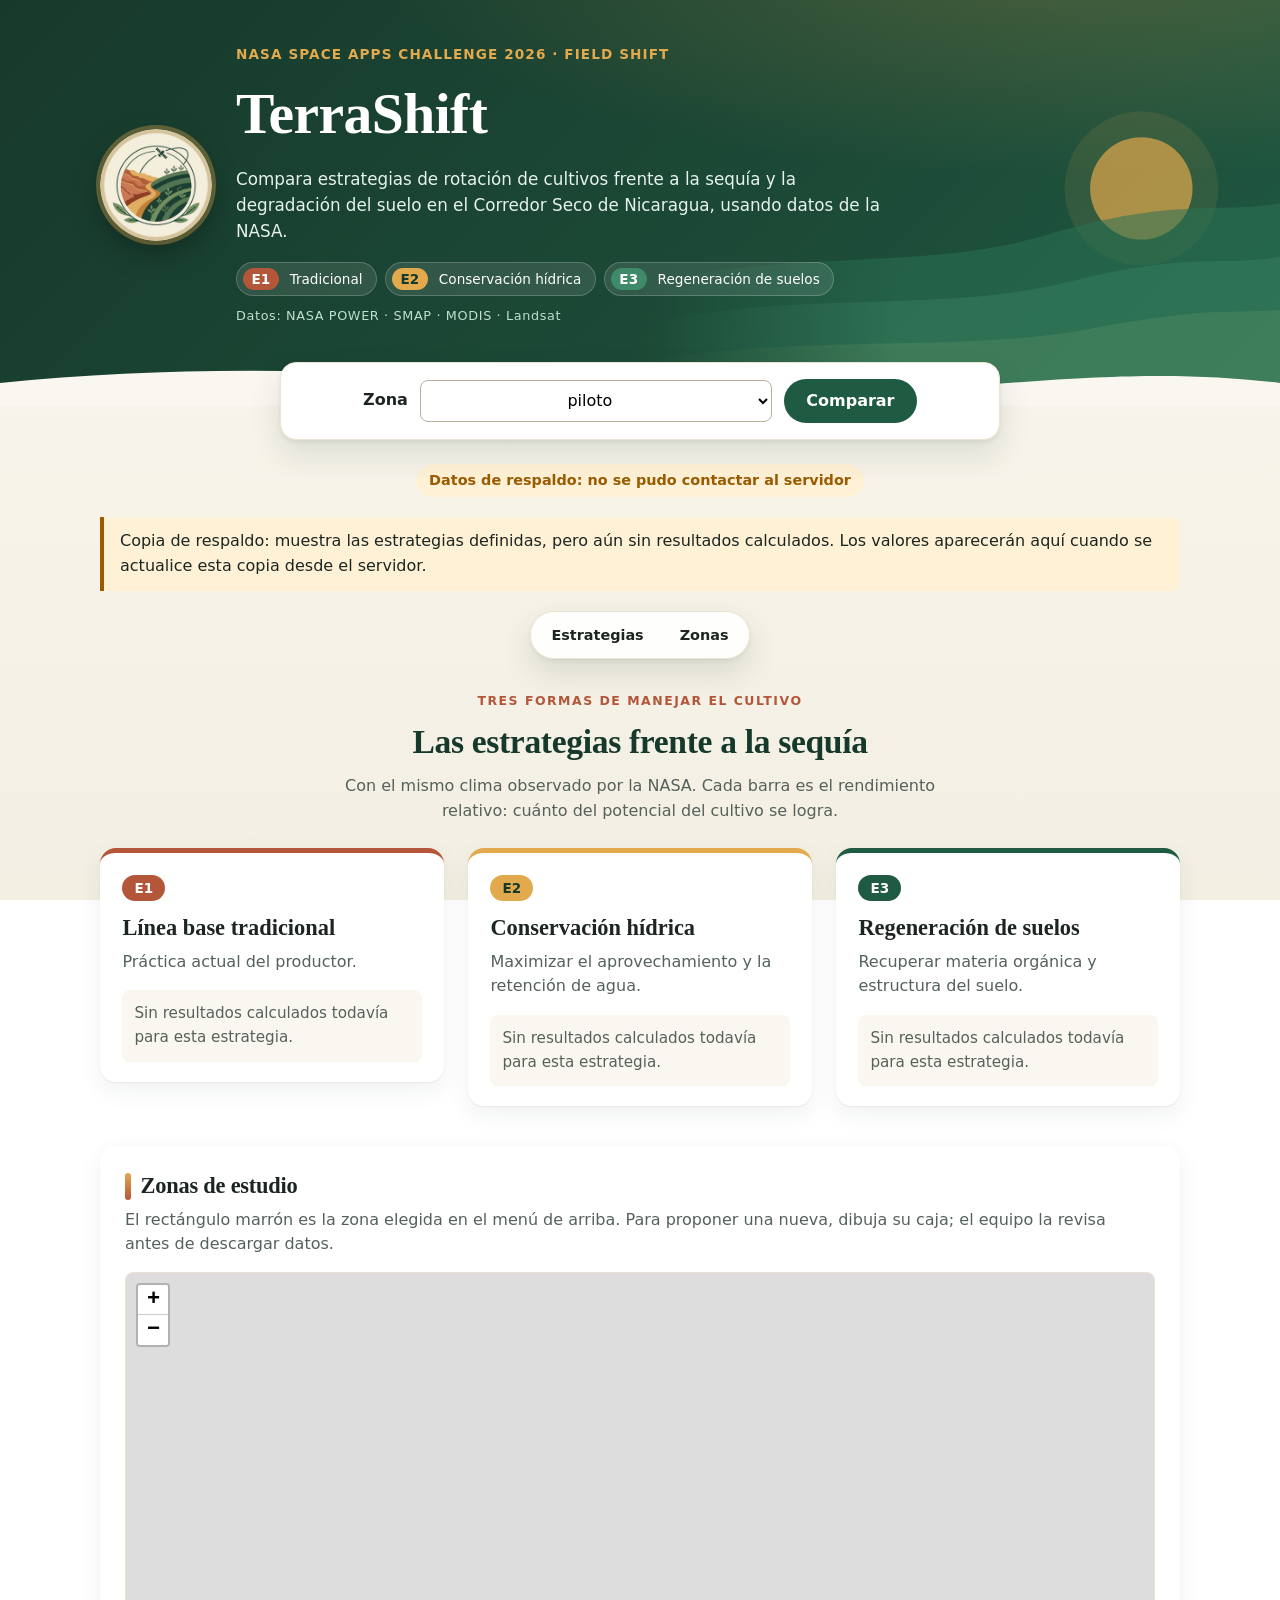
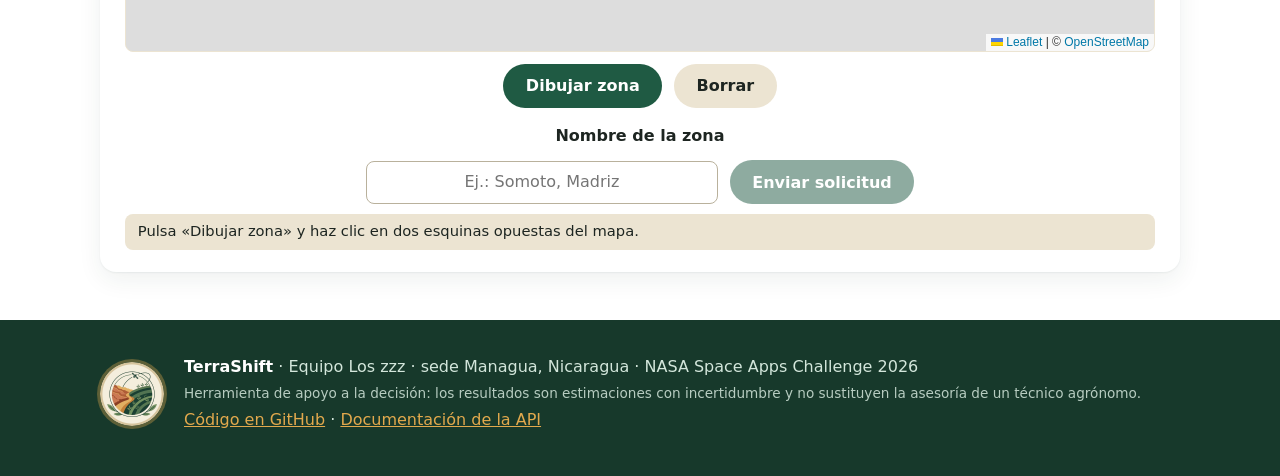
==== commit c6a624a7: "Rediseña la interfaz: navegación flotante, encabezado ilustrado, barras de rendimiento en cada estra" ====
--- a/frontend/index.html
+++ b/frontend/index.html
@@ -10,7 +10,7 @@
   <link rel="apple-touch-icon" href="./img/apple-touch-icon.png">
   <meta property="og:image" content="./img/icon-512.png">
   <link rel="stylesheet" href="./vendor/leaflet/leaflet.css">
-  <link rel="stylesheet" href="./styles.css?v=20261115f">
+  <link rel="stylesheet" href="./styles.css?v=20261115g">
 </head>
 <body>
   <header class="hero">
@@ -20,6 +20,12 @@
         <p class="eyebrow">NASA Space Apps Challenge 2026 · Field Shift</p>
         <h1>TerraShift</h1>
         <p class="lead">Compara estrategias de rotación de cultivos frente a la sequía y la degradación del suelo en el Corredor Seco de Nicaragua, usando datos de la NASA.</p>
+        <ul class="chips" aria-label="Estrategias comparadas">
+          <li class="chip chip--e1"><b>E1</b> Tradicional</li>
+          <li class="chip chip--e2"><b>E2</b> Conservación hídrica</li>
+          <li class="chip chip--e3"><b>E3</b> Regeneración de suelos</li>
+        </ul>
+        <p class="sources">Datos: NASA POWER · SMAP · MODIS · Landsat</p>
       </div>
     </div>
   </header>
@@ -30,28 +36,45 @@
       <select id="zone" name="zone"></select>
       <button type="submit">Comparar</button>
     </form>
-
-    <section id="zone-picker" class="panel" aria-labelledby="zone-title" hidden>
-      <h2 id="zone-title">Zonas de estudio</h2>
-      <p class="panel__lead">El rectángulo marrón es la zona elegida en el menú de arriba. Para proponer una nueva, dibuja su caja; el equipo la revisa antes de descargar datos.</p>
-      <div id="zone-map" class="zone-map" role="application" aria-label="Mapa de Nicaragua para elegir una zona"></div>
-      <div class="zone-form">
-        <button type="button" id="zone-draw" aria-pressed="false">Dibujar zona</button>
-        <button type="button" id="zone-clear" class="button--ghost">Borrar</button>
-        <label for="zone-name">Nombre de la zona</label>
-        <input id="zone-name" type="text" maxlength="60" autocomplete="off" placeholder="Ej.: Somoto, Madriz">
-        <button type="button" id="zone-send" disabled>Enviar solicitud</button>
-      </div>
-      <p id="zone-msg" class="zone-msg zone-msg--info" role="status" aria-live="polite"></p>
-    </section>
-
     <p id="status" class="status status--loading" role="status" aria-live="polite">Conectando con el servidor…</p>
     <p id="note" class="note" hidden></p>
+
+    <nav class="nav" aria-label="Secciones de la página">
+      <a href="#summary" data-target="summary">Resumen</a>
+      <a href="#results-block" data-target="results-block">Estrategias</a>
+      <a href="#comparison" data-target="comparison">Comparación</a>
+      <a href="#interpretation" data-target="interpretation">Qué significa</a>
+      <a href="#nasa-panel" data-target="nasa-panel">Datos NASA</a>
+      <a href="#zone-picker" data-target="zone-picker">Zonas</a>
+    </nav>
 
     <section id="summary" class="summary" aria-labelledby="summary-title" hidden>
       <h2 id="summary-title">En resumen</h2>
       <div id="summary-lines"></div>
       <p class="reading__note">Resumen automático con reglas fijas sobre los datos de esta zona; el detalle está más abajo. No sustituye la asesoría de un técnico agrónomo.</p>
+    </section>
+
+    <div class="results-block" id="results-block">
+      <div class="section-head">
+        <p class="kicker">Tres formas de manejar el cultivo</p>
+        <h2>Las estrategias frente a la sequía</h2>
+        <p>Con el mismo clima observado por la NASA. Cada barra es el rendimiento relativo: cuánto del potencial del cultivo se logra.</p>
+      </div>
+      <section id="results" class="grid" aria-label="Estrategias de rotación"></section>
+    </div>
+
+    <section id="comparison" class="panel" aria-labelledby="comparison-title" hidden>
+      <h2 id="comparison-title">Comparación de las tres estrategias</h2>
+      <p class="panel__lead">Mismo clima observado por la NASA para las tres; cambia solo el manejo. En negrita, la mejor de las tres en cada fila.</p>
+      <div class="table-wrap"><table id="comparison-table" class="indicators"></table></div>
+      <p id="comparison-note" class="reading__note"></p>
+    </section>
+
+    <section id="interpretation" class="panel" aria-labelledby="interpretation-title" hidden>
+      <h2 id="interpretation-title">Qué significan estos resultados</h2>
+      <p class="panel__lead">Explicación en lenguaje sencillo de los datos de la NASA y de la comparación de las tres estrategias.</p>
+      <div id="interpretation-body"></div>
+      <p class="reading__note">Interpretación automática con reglas fijas (archivo <code>interpretacion.json</code>) aplicadas a los resultados de esta zona; no usa inteligencia artificial ni inventa datos. Es una estimación general y no sustituye la asesoría de un técnico agrónomo.</p>
     </section>
 
     <section id="nasa-panel" class="panel" aria-labelledby="nasa-title" hidden>
@@ -68,29 +91,33 @@
       </div>
     </section>
 
-    <section id="comparison" class="panel" aria-labelledby="comparison-title" hidden>
-      <h2 id="comparison-title">Comparación de las tres estrategias</h2>
-      <p class="panel__lead">Mismo clima observado por la NASA para las tres; cambia solo el manejo. En negrita, la mejor de las tres en cada fila.</p>
-      <div class="table-wrap"><table id="comparison-table" class="indicators"></table></div>
-      <p id="comparison-note" class="reading__note"></p>
+    <section id="zone-picker" class="panel" aria-labelledby="zone-title" hidden>
+      <h2 id="zone-title">Zonas de estudio</h2>
+      <p class="panel__lead">El rectángulo marrón es la zona elegida en el menú de arriba. Para proponer una nueva, dibuja su caja; el equipo la revisa antes de descargar datos.</p>
+      <div id="zone-map" class="zone-map" role="application" aria-label="Mapa de Nicaragua para elegir una zona"></div>
+      <div class="zone-form">
+        <button type="button" id="zone-draw" aria-pressed="false">Dibujar zona</button>
+        <button type="button" id="zone-clear" class="button--ghost">Borrar</button>
+        <label for="zone-name">Nombre de la zona</label>
+        <input id="zone-name" type="text" maxlength="60" autocomplete="off" placeholder="Ej.: Somoto, Madriz">
+        <button type="button" id="zone-send" disabled>Enviar solicitud</button>
+      </div>
+      <p id="zone-msg" class="zone-msg zone-msg--info" role="status" aria-live="polite"></p>
     </section>
-
-    <section id="interpretation" class="panel" aria-labelledby="interpretation-title" hidden>
-      <h2 id="interpretation-title">Qué significan estos resultados</h2>
-      <p class="panel__lead">Explicación en lenguaje sencillo de los datos de la NASA y de la comparación de las tres estrategias.</p>
-      <div id="interpretation-body"></div>
-      <p class="reading__note">Interpretación automática con reglas fijas (archivo <code>interpretacion.json</code>) aplicadas a los resultados de esta zona; no usa inteligencia artificial ni inventa datos. Es una estimación general y no sustituye la asesoría de un técnico agrónomo.</p>
-    </section>
-
-    <section id="results" class="grid" aria-label="Estrategias de rotación"></section>
   </main>
 
-  <footer class="wrap footer">
-    <p>Equipo Los zzz · sede Managua, Nicaragua. Herramienta de apoyo a la decisión: los resultados son estimaciones con incertidumbre y no sustituyen la asesoría de un técnico agrónomo.</p>
-    <p>
-      <a id="repo-link" href="#">Código en GitHub</a> ·
-      <a id="docs-link" href="#">Documentación de la API</a>
-    </p>
+  <footer class="site-footer">
+    <div class="wrap site-footer__row">
+      <img src="./img/terrashift-logo.png" width="64" height="64" alt="">
+      <div>
+        <p><strong>TerraShift</strong> · Equipo Los zzz · sede Managua, Nicaragua · NASA Space Apps Challenge 2026</p>
+        <p class="site-footer__small">Herramienta de apoyo a la decisión: los resultados son estimaciones con incertidumbre y no sustituyen la asesoría de un técnico agrónomo.</p>
+        <p>
+          <a id="repo-link" href="#">Código en GitHub</a> ·
+          <a id="docs-link" href="#">Documentación de la API</a>
+        </p>
+      </div>
+    </div>
   </footer>
 
   <script src="./config.js?v=20261115d"></script>
@@ -101,7 +128,7 @@
   <script src="./zonepicker.js?v=20261115d"></script>
   <script src="./reading.js?v=20261115d"></script>
   <script src="./interpretacion.js?v=20261115d"></script>
-  <script src="./app.js?v=20261115f"></script>
-  <script src="./motion.js?v=20261115f"></script>
+  <script src="./app.js?v=20261115g"></script>
+  <script src="./motion.js?v=20261115g"></script>
 </body>
 </html>
--- a/frontend/styles.css
+++ b/frontend/styles.css
@@ -305,3 +305,88 @@
   *, *::before, *::after { animation: none !important; transition: none !important; }
   .js .reveal { opacity: 1; transform: none; }
 }
+
+/* ===== Rediseño: tipografía, encabezado ilustrado, navegación, barras y pie ===== */
+:root { --serif: "Iowan Old Style", "Palatino Linotype", Palatino, "Book Antiqua", Georgia, serif; }
+h1, .section-head h2, .panel h2, .summary h2, .card__title { font-family: var(--serif); }
+.hero h1 { font-weight: 700; letter-spacing: -0.01em; font-size: clamp(2.4rem, 6vw, 3.6rem); }
+.panel h2, .summary h2 { font-size: 1.4rem; font-weight: 700; }
+
+/* Encabezado con ilustración de terrazas y sol */
+.hero .wrap { position: relative; z-index: 1; }
+.hero::before {
+  content: ""; position: absolute; right: 0; bottom: 0; width: min(54%, 640px); height: 100%; pointer-events: none;
+  background: url("data:image/svg+xml,%3Csvg xmlns='http://www.w3.org/2000/svg' viewBox='0 0 600 300' preserveAspectRatio='xMaxYMax meet'%3E%3Ccircle cx='470' cy='96' r='72' fill='%23e2a94d' fill-opacity='.14'/%3E%3Ccircle cx='470' cy='96' r='48' fill='%23e2a94d' fill-opacity='.9'/%3E%3Cpath d='M0 300V190C120 150 260 176 380 140S540 120 600 110V300Z' fill='%232f7a5a' fill-opacity='.55'/%3E%3Cpath d='M0 300V225C140 190 280 214 400 184S540 170 600 160V300Z' fill='%233f8a69' fill-opacity='.5'/%3E%3Cpath d='M0 300V258C160 232 300 250 420 228S550 214 600 210V300Z' fill='%235f9a68' fill-opacity='.45'/%3E%3C/svg%3E") right bottom / contain no-repeat;
+  opacity: 0.8;
+  -webkit-mask-image: linear-gradient(to right, transparent 0%, #000 40%); mask-image: linear-gradient(to right, transparent 0%, #000 40%);
+}
+.chips { display: flex; flex-wrap: wrap; gap: 0.5rem; margin: 1.1rem 0 0.5rem; padding: 0; list-style: none; }
+.chip { padding: 0.3rem 0.85rem 0.3rem 0.35rem; border-radius: 999px; font-size: 0.85rem; color: #fff; background: rgba(255, 255, 255, 0.1); border: 1px solid rgba(255, 255, 255, 0.2); backdrop-filter: blur(4px); }
+.chip b { display: inline-block; margin-right: 0.4rem; padding: 0.05rem 0.55rem; border-radius: 999px; }
+.chip--e1 b { background: var(--terra); }
+.chip--e2 b { background: var(--ocre); color: var(--green-900); }
+.chip--e3 b { background: #3f8a69; }
+.sources { margin: 0.6rem 0 0; font-size: 0.8rem; letter-spacing: 0.05em; color: #bfe0cf; }
+
+/* Navegación flotante por secciones */
+.nav {
+  position: sticky; top: 0.75rem; z-index: 30; display: flex; gap: 0.25rem; width: fit-content; max-width: 100%;
+  margin: 0 auto 1.75rem; padding: 0.3rem; overflow-x: auto; scrollbar-width: none;
+  background: rgba(255, 255, 255, 0.88); backdrop-filter: blur(10px); border: 1px solid var(--sand-200); border-radius: 999px; box-shadow: var(--shadow-up);
+}
+.nav::-webkit-scrollbar { display: none; }
+.nav[hidden], .nav a[hidden] { display: none; }
+.nav a { flex: none; padding: 0.45rem 1rem; border-radius: 999px; color: var(--ink); font-size: 0.9rem; font-weight: 600; text-decoration: none; white-space: nowrap; transition: background-color 0.2s ease, color 0.2s ease; }
+.nav a:hover { background: var(--cream); }
+.nav a.is-active { background: var(--green-700); color: #fff; }
+.nav a:focus-visible { outline: 3px solid #e0a43a; outline-offset: 1px; }
+main section, .results-block { scroll-margin-top: 5rem; }
+
+/* Cabecera de la sección de estrategias */
+.section-head { text-align: center; margin: 2rem auto 1.5rem; max-width: 62ch; }
+.kicker { margin: 0 0 0.35rem; font-size: 0.78rem; font-weight: 700; text-transform: uppercase; letter-spacing: 0.12em; color: var(--terra); }
+.section-head h2 { margin: 0 0 0.4rem; font-size: clamp(1.6rem, 4vw, 2.1rem); color: var(--green-900); letter-spacing: -0.01em; }
+.section-head p:last-child { margin: 0; color: var(--muted); }
+.results-block:has(#results:empty) { display: none; }
+.results-block { margin-bottom: 1rem; }
+
+/* Barras de rendimiento dentro de cada tarjeta */
+.card { padding: 1.4rem 1.4rem 1.25rem; }
+.card__title { font-size: 1.4rem; }
+.card__kpis { margin: 0.25rem 0 1rem; padding: 0.9rem 1rem; background: var(--sand-50); border-radius: 12px; }
+.card__kpis-title { margin: 0 0 0.4rem; font-size: 0.74rem; font-weight: 700; text-transform: uppercase; letter-spacing: 0.07em; color: var(--muted); }
+.kpi { margin: 0.7rem 0 0; }
+.kpi__crop { margin: 0 0 0.15rem; font-weight: 700; font-size: 0.95rem; color: var(--green-900); }
+.kpi__row { display: grid; grid-template-columns: 4.4rem 1fr 3.4rem 3.1rem; align-items: center; gap: 0.5rem; padding: 0.12rem 0; font-size: 0.86rem; }
+.kpi__label { color: var(--muted); }
+.kpi__bar { height: 9px; overflow: hidden; border-radius: 999px; background: var(--sand-200); }
+.kpi__bar i { display: block; height: 100%; width: var(--w, 0); border-radius: 999px; background: var(--accent); transition: width 1s cubic-bezier(0.2, 0.7, 0.2, 1) 0.15s; }
+.js .card:not(.is-visible) .kpi__bar i { width: 0; }
+.kpi__val { font-weight: 700; text-align: right; font-variant-numeric: tabular-nums; }
+.kpi__best { padding: 0.05rem 0.4rem; border-radius: 999px; font-size: 0.68rem; text-align: center; background: var(--live-bg); color: var(--green-900); }
+.kpi__best:empty { visibility: hidden; }
+.kpi__row--best .kpi__val { color: var(--green-900); }
+
+/* Pie de página */
+.site-footer { margin-top: 3rem; padding: 2rem 0 2.5rem; background: var(--green-900); color: #d3e6db; }
+.site-footer__row { display: flex; align-items: center; gap: 1.25rem; }
+.site-footer img { flex: none; width: 64px; height: 64px; border-radius: 50%; box-shadow: 0 0 0 3px rgba(226, 169, 77, 0.35); }
+.site-footer p { margin: 0.2rem 0; }
+.site-footer strong { color: #fff; }
+.site-footer__small { font-size: 0.85rem; opacity: 0.85; }
+.site-footer a { color: var(--ocre); }
+
+@media (max-width: 720px) {
+  .hero::before { width: 100%; opacity: 0.28; }
+  .nav { width: 100%; justify-content: flex-start; }
+  .kpi__row { grid-template-columns: 3.6rem 1fr 3rem 2.8rem; gap: 0.4rem; }
+  .site-footer__row { flex-direction: column; text-align: center; }
+}
+
+/* Explicación de resultados: títulos tipo etiqueta y puntos como tarjetas suaves */
+.interpretation__title { display: inline-flex; align-items: center; gap: 0.5rem; margin: 1.6rem 0 0.7rem; padding: 0.3rem 0.95rem 0.3rem 0.75rem; border-radius: 999px; background: var(--cream); font-size: 0.95rem; font-family: inherit; }
+.interpretation__title::before { content: ""; width: 0.6rem; height: 0.6rem; border-radius: 50%; background: var(--terra); }
+.interpretation__list { display: grid; gap: 0.6rem; padding: 0; list-style: none; }
+.interpretation__list li { margin: 0; padding: 0.8rem 1rem; background: var(--sand-50); border-left: 4px solid var(--ocre); border-radius: 10px; transition: transform 0.2s ease, box-shadow 0.2s ease; }
+.interpretation__list li:hover { transform: translateX(3px); box-shadow: var(--shadow); }
+.interpretation__why { margin-top: 0.3rem; }
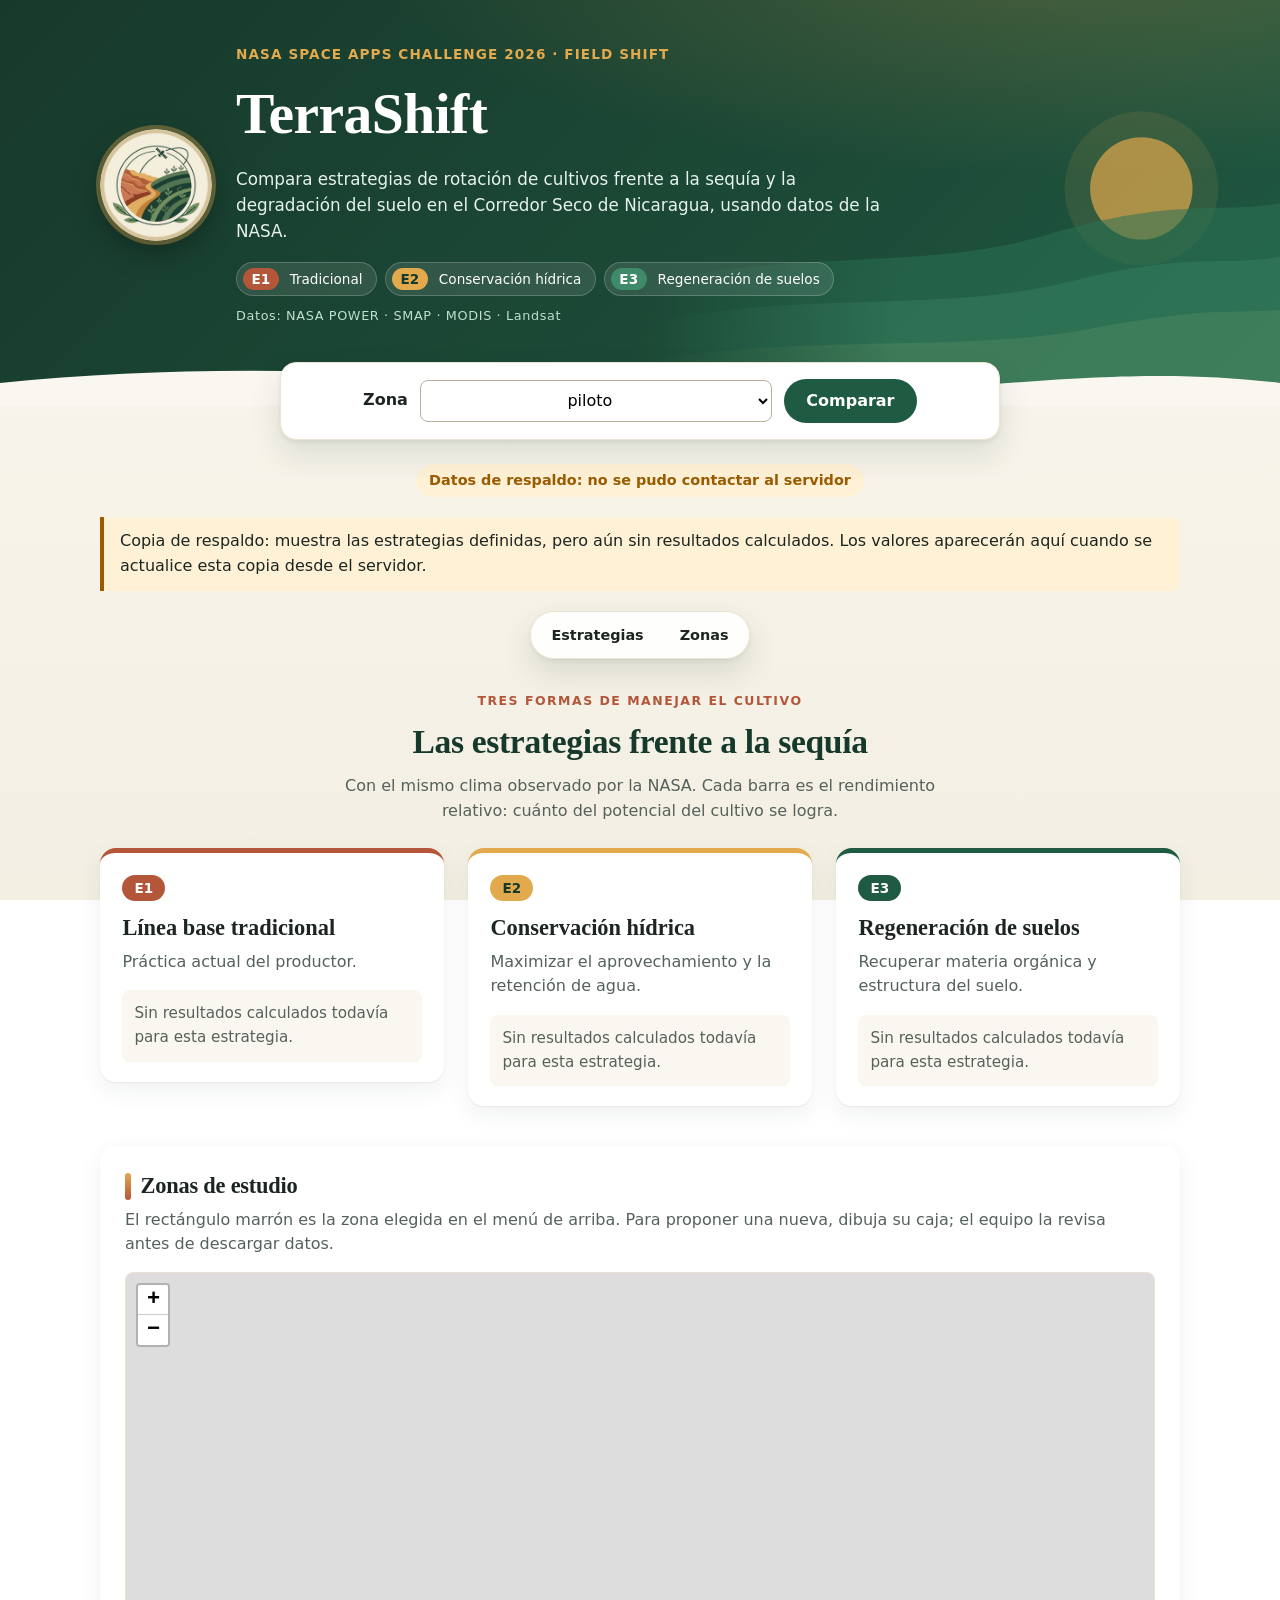
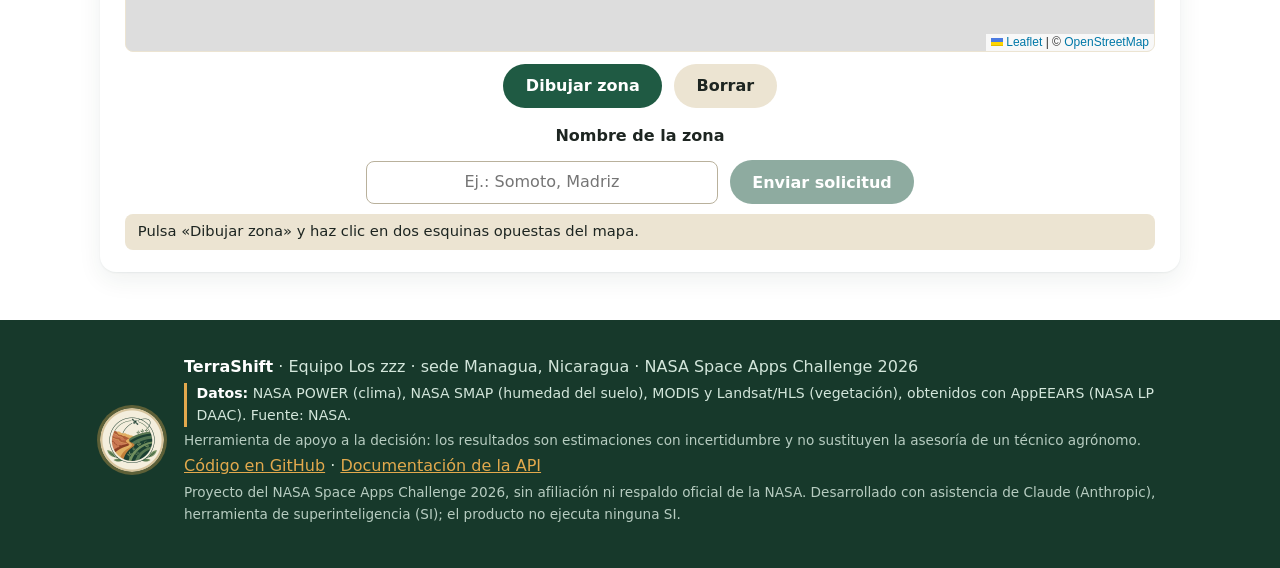
==== commit 722a9373: "Atribucion a NASA en el pie de pagina, metadatos de fuente y reconocimiento de uso de SI" ====
--- a/frontend/index.html
+++ b/frontend/index.html
@@ -8,9 +8,12 @@
   <link rel="icon" type="image/png" sizes="32x32" href="./img/favicon-32.png">
   <link rel="icon" type="image/png" sizes="48x48" href="./img/favicon-48.png">
   <link rel="apple-touch-icon" href="./img/apple-touch-icon.png">
+  <meta name="data-source" content="NASA POWER, NASA SMAP (SPL4SMGP), MODIS MOD13Q1 y Landsat HLS (HLSL30) vía AppEEARS (NASA LP DAAC)">
+  <meta name="si-disclosure" content="Código, textos e imágenes de esta página se desarrollaron con asistencia de Claude (Anthropic), una herramienta de superinteligencia (SI). Ninguna SI se ejecuta dentro del producto.">
+  <meta name="disclaimer" content="Proyecto del NASA Space Apps Challenge 2026, sin afiliación ni respaldo oficial de la NASA.">
   <meta property="og:image" content="./img/icon-512.png">
   <link rel="stylesheet" href="./vendor/leaflet/leaflet.css">
-  <link rel="stylesheet" href="./styles.css?v=20261115g">
+  <link rel="stylesheet" href="./styles.css?v=20261115h">
 </head>
 <body>
   <header class="hero">
@@ -111,11 +114,13 @@
       <img src="./img/terrashift-logo.png" width="64" height="64" alt="">
       <div>
         <p><strong>TerraShift</strong> · Equipo Los zzz · sede Managua, Nicaragua · NASA Space Apps Challenge 2026</p>
+        <p class="site-footer__nasa"><strong>Datos:</strong> NASA POWER (clima), NASA SMAP (humedad del suelo), MODIS y Landsat/HLS (vegetación), obtenidos con AppEEARS (NASA LP DAAC). Fuente: NASA.</p>
         <p class="site-footer__small">Herramienta de apoyo a la decisión: los resultados son estimaciones con incertidumbre y no sustituyen la asesoría de un técnico agrónomo.</p>
         <p>
           <a id="repo-link" href="#">Código en GitHub</a> ·
           <a id="docs-link" href="#">Documentación de la API</a>
         </p>
+        <p class="site-footer__small">Proyecto del NASA Space Apps Challenge 2026, sin afiliación ni respaldo oficial de la NASA. Desarrollado con asistencia de Claude (Anthropic), herramienta de superinteligencia (SI); el producto no ejecuta ninguna SI.</p>
       </div>
     </div>
   </footer>
--- a/frontend/styles.css
+++ b/frontend/styles.css
@@ -390,3 +390,5 @@
 .interpretation__list li { margin: 0; padding: 0.8rem 1rem; background: var(--sand-50); border-left: 4px solid var(--ocre); border-radius: 10px; transition: transform 0.2s ease, box-shadow 0.2s ease; }
 .interpretation__list li:hover { transform: translateX(3px); box-shadow: var(--shadow); }
 .interpretation__why { margin-top: 0.3rem; }
+
+.site-footer__nasa { font-size: 0.88rem; border-left: 3px solid var(--ocre); padding-left: 0.6rem; margin: 0.5rem 0; }
